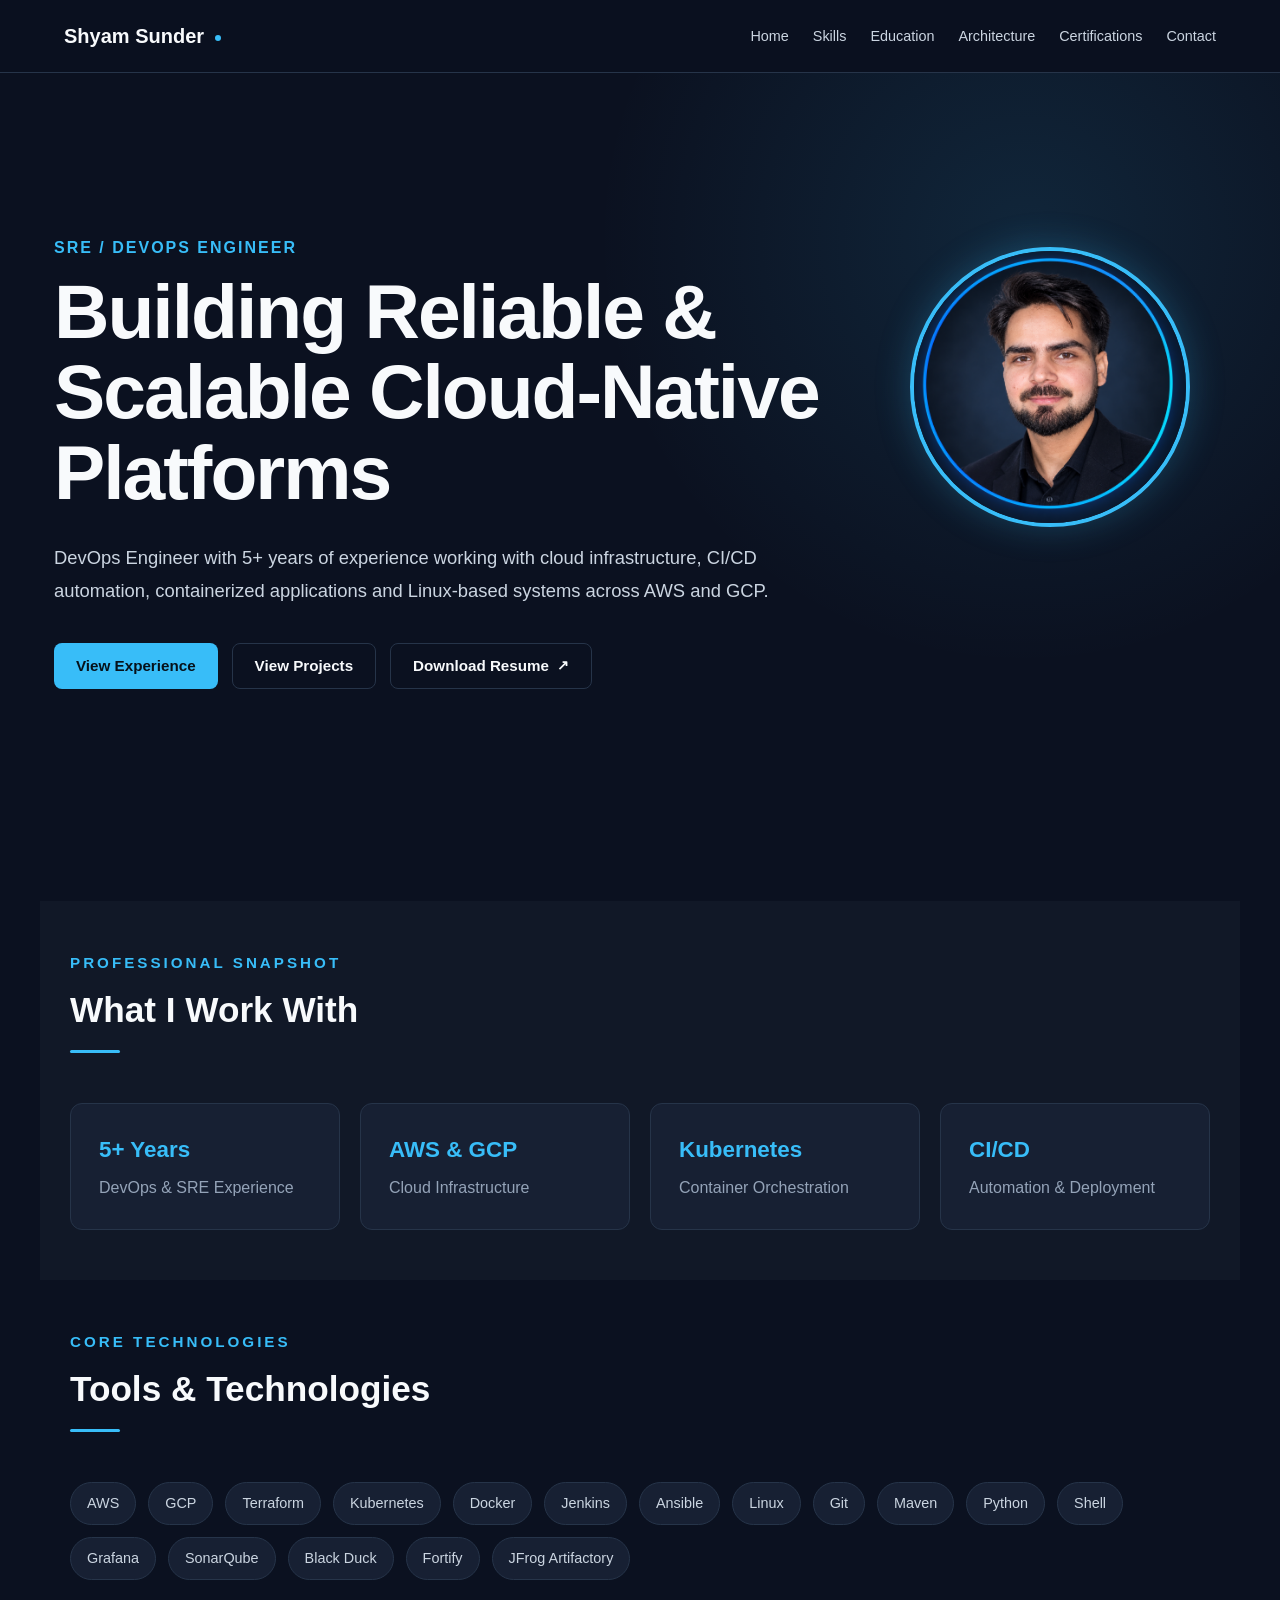
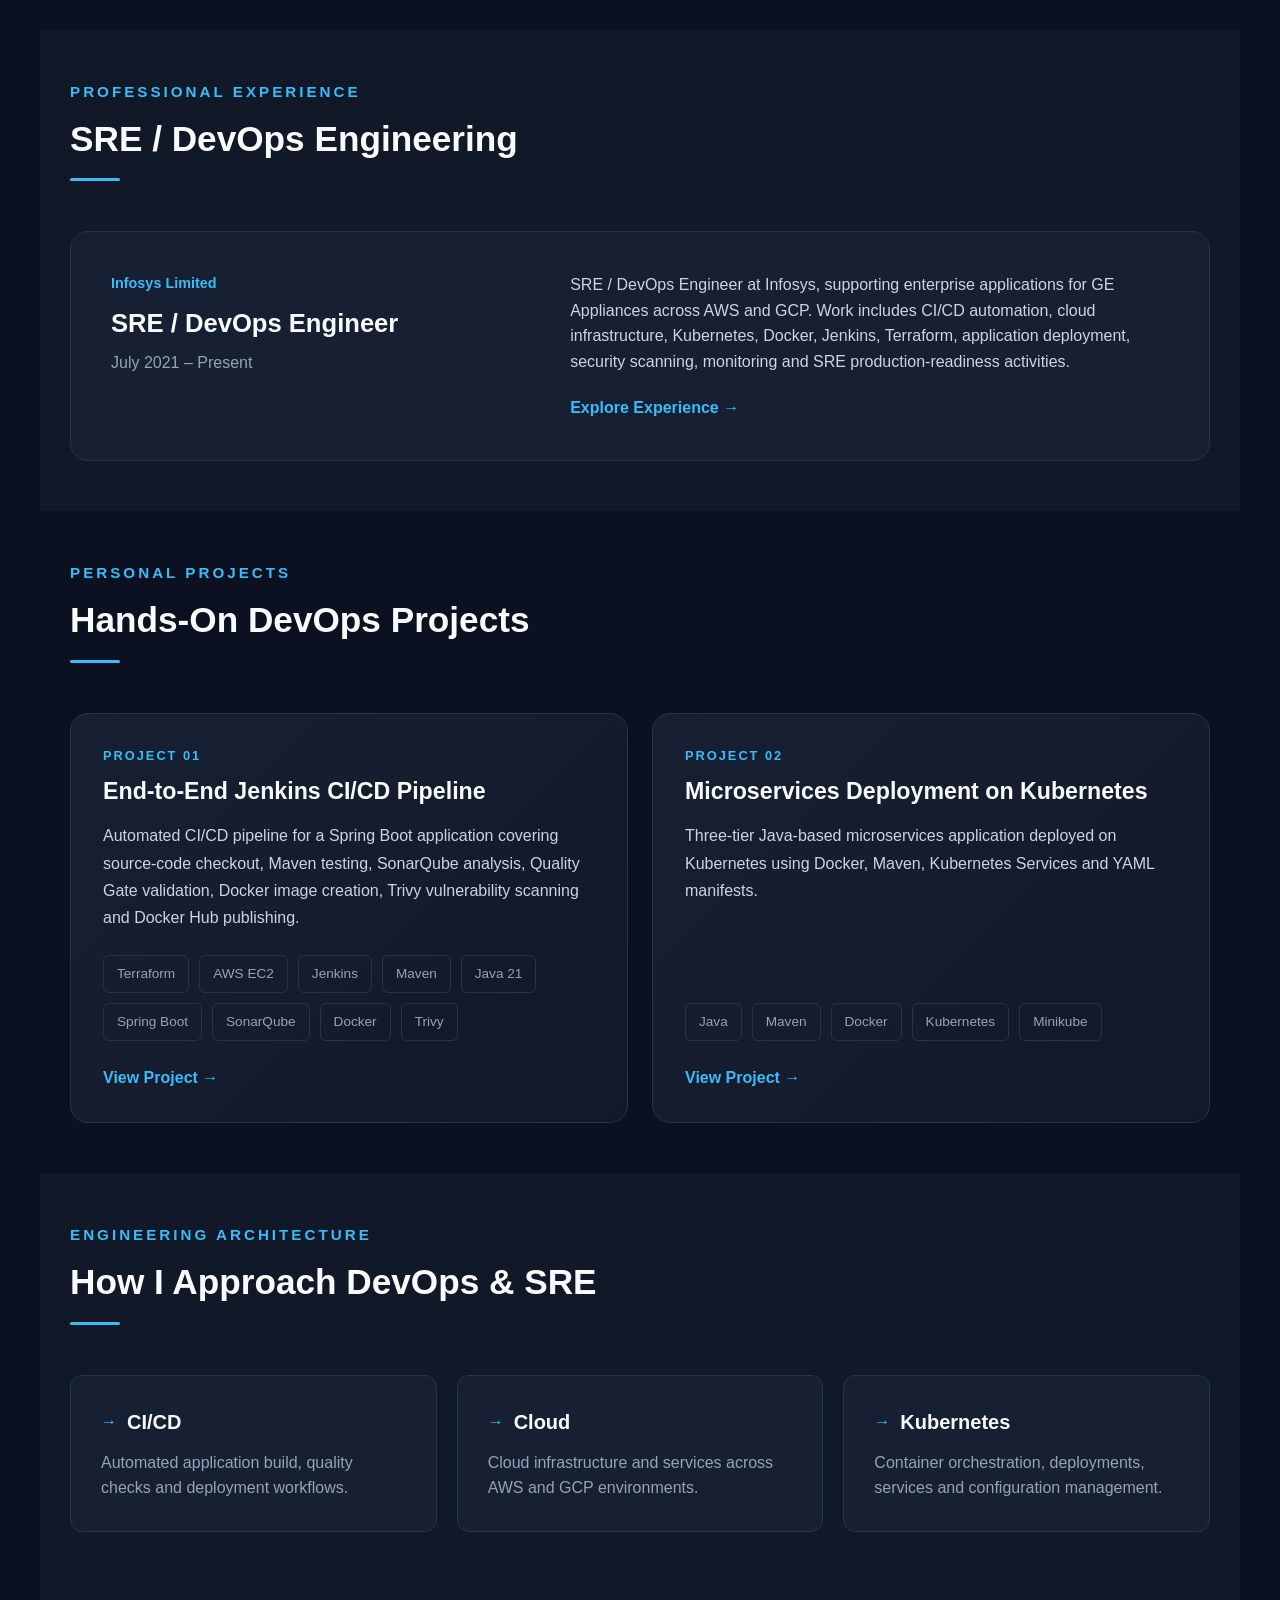
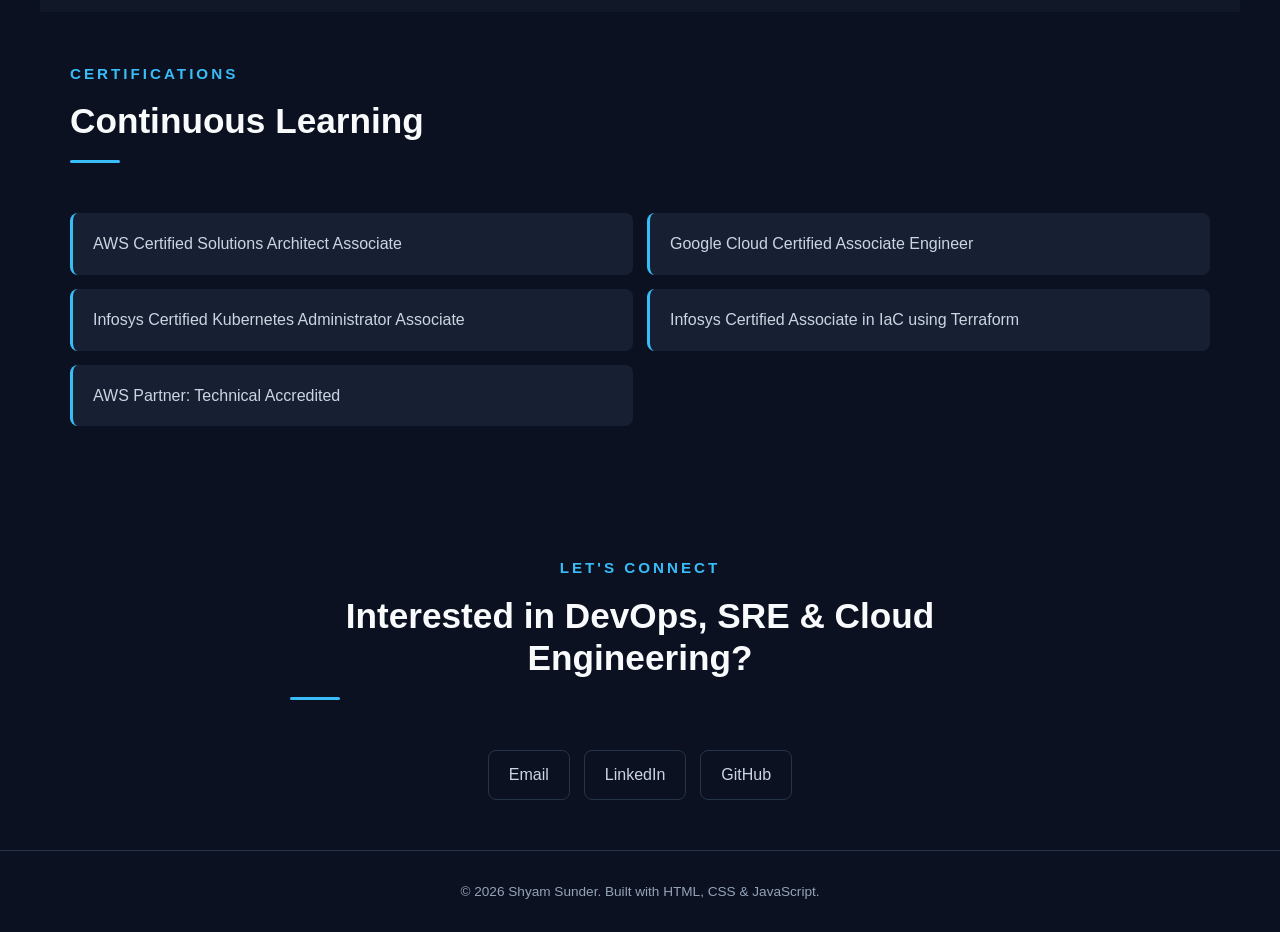
==== index.html @ 00cd42f9 "Hompage tabs updated" ====
<!DOCTYPE html>
<html lang="en">
<head>
    <meta charset="UTF-8">
    <meta name="viewport" content="width=device-width, initial-scale=1.0">

    <meta name="description"
          content="Shyam Sunder - SRE / DevOps Engineer specializing in AWS, GCP, Kubernetes, Docker, CI/CD, Linux and cloud automation.">

    <meta name="author" content="Shyam Sunder">

    <title>Shyam Sunder | SRE / DevOps Engineer</title>

    <!-- Main Stylesheets -->
    <link rel="stylesheet" href="assets/css/main.css">
    <link rel="stylesheet" href="assets/css/components.css">
    <link rel="stylesheet" href="assets/css/responsive.css">
</head>

<body>

    <!-- =========================
         Navigation
    ========================== -->
    <header class="site-header">
        <nav class="navbar">

            <a href="index.html" class="nav-logo">
                Shyam Sunder
            </a>

            <button class="nav-toggle"
                    type="button"
                    aria-label="Toggle navigation">
                ☰
            </button>

            <ul class="nav-menu">
                <li><a href="index.html">Home</a></li>
                <!-- <li><a href="about/">About</a></li>
                <li><a href="#experience">Experience</a></li> -->
                <li><a href="#skills">Skills</a></li>
                <li><a href="education/index.html">Education</a></li>
                <li><a href="#architecture">Architecture</a></li>
                <li><a href="#certifications">Certifications</a></li>
                <li><a href="#contact">Contact</a></li>
            </ul>

        </nav>
    </header>


    <main>

        <!-- =========================
             Hero Section
        ========================== -->
        <section class="hero">

    <div class="hero-content">

        <p class="hero-label">
            SRE / DevOps Engineer
        </p>

        <h1>
            Building Reliable &amp; Scalable
            Cloud-Native Platforms
        </h1>

        <p class="hero-description">
            DevOps Engineer with 5+ years of experience working
            with cloud infrastructure, CI/CD automation,
            containerized applications and Linux-based systems
            across AWS and GCP.
        </p>

        <div class="hero-actions">

            <a href="experience/" class="btn btn-primary">
                View Experience
            </a>

            <a href="#projects" class="btn btn-secondary">
                View Projects
            </a>

            <a href="resume/Shyam-Sunder-Resume.pdf"
               class="btn btn-secondary"
               target="_blank">
                Download Resume
            </a>

        </div>

    </div>

    <div class="hero-profile">
        <img src="assets/images/profile/shyam-sunder-profile.png"
             alt="Shyam Sunder - SRE / DevOps Engineer">
    </div>

</section>


        <!-- =========================
             Professional Snapshot
        ========================== -->
        <section class="snapshot">

            <div class="section-heading">

                <p class="section-label">
                    Professional Snapshot
                </p>

                <h2>
                    What I Work With
                </h2>

            </div>

            <div class="snapshot-grid">

                <div class="snapshot-card">
                    <h3>5+ Years</h3>
                    <p>DevOps &amp; SRE Experience</p>
                </div>

                <div class="snapshot-card">
                    <h3>AWS &amp; GCP</h3>
                    <p>Cloud Infrastructure</p>
                </div>

                <div class="snapshot-card">
                    <h3>Kubernetes</h3>
                    <p>Container Orchestration</p>
                </div>

                <div class="snapshot-card">
                    <h3>CI/CD</h3>
                    <p>Automation &amp; Deployment</p>
                </div>

            </div>

        </section>


        <!-- =========================
             Core Technologies
        ========================== -->
        <section id="skills" class="technologies">

            <div class="section-heading">

                <p class="section-label">
                    Core Technologies
                </p>

                <h2>
                    Tools &amp; Technologies
                </h2>

            </div>

            <div class="technology-list">

                <span>AWS</span>
                <span>GCP</span>
                <span>Terraform</span>
                <span>Kubernetes</span>
                <span>Docker</span>
                <span>Jenkins</span>
                <span>Ansible</span>
                <span>Linux</span>
                <span>Git</span>
                <span>Maven</span>
                <span>Python</span>
                <span>Shell</span>
                <span>Grafana</span>
                <span>SonarQube</span>
                <span>Black Duck</span>
                <span>Fortify</span>
                <span>JFrog Artifactory</span>

            </div>

        </section>


        <!-- =========================
             Featured Experience
        ========================== -->
        <section id="experience" class="featured-experience">

            <div class="section-heading">

                <p class="section-label">
                    Professional Experience
                </p>

                <h2>
                    SRE / DevOps Engineering
                </h2>

            </div>

            <div class="experience-preview">

                <div>
                    <p class="company-name">
                        Infosys Limited
                    </p>

                    <h3>
                        SRE / DevOps Engineer
                    </h3>

                    <p>
                        July 2021 – Present
                    </p>
                </div>

                <div class="experience-summary">

                    <p>
                        SRE / DevOps Engineer at Infosys, supporting enterprise
                        applications for GE Appliances across AWS and GCP.
                        Work includes CI/CD automation, cloud infrastructure,
                        Kubernetes, Docker, Jenkins, Terraform, application
                        deployment, security scanning, monitoring and SRE
                        production-readiness activities.
                    </p>

                    <a href="experience/index.html">
                        Explore Experience →
                    </a>

                </div>

            </div>

        </section>


        <!-- =========================
     Personal Projects
========================== -->
<section id="projects" class="featured-project">

    <div class="section-heading">

        <p class="section-label">
            Personal Projects
        </p>

        <h2>
            Hands-On DevOps Projects
        </h2>

    </div>

    <div class="project-grid">

        <!-- Jenkins CI/CD Project -->
        <a href="projects/jenkins-springboot-cicd-pipeline/"
           class="project-card">

            <div class="project-card-content">

                <p class="project-number">
                    Project 01
                </p>

                <h3>
                    End-to-End Jenkins CI/CD Pipeline
                </h3>

                <p>
                    Automated CI/CD pipeline for a Spring Boot
                    application covering source-code checkout,
                    Maven testing, SonarQube analysis, Quality Gate
                    validation, Docker image creation, Trivy
                    vulnerability scanning and Docker Hub publishing.
                </p>

                <div class="project-technologies">

                    <span>Terraform</span>
                    <span>AWS EC2</span>
                    <span>Jenkins</span>
                    <span>Maven</span>
                    <span>Java 21</span>
                    <span>Spring Boot</span>
                    <span>SonarQube</span>
                    <span>Docker</span>
                    <span>Trivy</span>

                </div>

                <span class="project-link">
                    View Project →
                </span>

            </div>
        </a>


        <!-- Kubernetes Project -->
        <a href="projects/kubernetes-microservices/"
           class="project-card">

            <div class="project-card-content">

                <p class="project-number">
                    Project 02
                </p>

                <h3>
                    Microservices Deployment on Kubernetes
                </h3>

                <p>
                    Three-tier Java-based microservices application
                    deployed on Kubernetes using Docker, Maven,
                    Kubernetes Services and YAML manifests.
                </p>

                <div class="project-technologies">

                    <span>Java</span>
                    <span>Maven</span>
                    <span>Docker</span>
                    <span>Kubernetes</span>
                    <span>Minikube</span>

                </div>

                <span class="project-link">
                    View Project →
                </span>

            </div>

        </a>

    </div>

</section>


        <!-- =========================
             Architecture
        ========================== -->
        <section id="architecture" class="architecture-preview">

            <div class="section-heading">

                <p class="section-label">
                    Engineering Architecture
                </p>

                <h2>
                    How I Approach DevOps &amp; SRE
                </h2>

            </div>

            <div class="architecture-grid">

                <a href="architecture/cicd/" class="architecture-card">
                    <h3>CI/CD</h3>
                    <p>
                        Automated application build,
                        quality checks and deployment workflows.
                    </p>
                </a>

                <a href="architecture/cloud/" class="architecture-card">
                    <h3>Cloud</h3>
                    <p>
                        Cloud infrastructure and services
                        across AWS and GCP environments.
                    </p>
                </a>

                <a href="architecture/kubernetes/" class="architecture-card">
                    <h3>Kubernetes</h3>
                    <p>
                        Container orchestration, deployments,
                        services and configuration management.
                    </p>
                </a>

            </div>

            <!-- <a href="architecture/" class="architecture-link">
                Explore Architecture →
            </a> -->

        </section>


        <!-- =========================
             Certifications
        ========================== -->
        <section id="certifications" class="certifications-preview">

            <div class="section-heading">

                <p class="section-label">
                    Certifications
                </p>

                <h2>
                    Continuous Learning
                </h2>

            </div>

            <div class="certification-list">

                <a href="certifications/AWSSAA.html" class="certification-card">
                <p>AWS Certified Solutions Architect Associate</p>
                </a>

                <a href="certifications/GCP.html" class="certification-card">
                <p>Google Cloud Certified Associate Engineer</p>
                </a>

                <a href="certifications/KAA.html" class="certification-card">
                <p>Infosys Certified Kubernetes Administrator Associate</p>
                </a>

                <a href="certifications/Terraform.html" class="certification-card">
                <p>Infosys Certified Associate in IaC using Terraform</p>
                </a>

                <a href="certifications/AWSPartner.html" class="certification-card">
                <p>AWS Partner: Technical Accredited</p>
                </a>

            </div>

            <!-- <a href="certifications/">
                View Certifications →
            </a> -->

        </section>


        <!-- =========================
             Contact
        ========================== -->
        <section id="contact" class="contact-preview">

            <div class="section-heading">

                <p class="section-label">
                    Let's Connect
                </p>

                <h2>
                    Interested in DevOps, SRE &amp; Cloud Engineering?
                </h2>

            </div>

            <div class="contact-links">

                <a href="mailto:shyamsunderdev0ps01@gmail.com">
                    Email
                </a>

                <a href="https://www.linkedin.com/in/shyam-sunder01/"
                   target="_blank"
                   rel="noopener noreferrer">
                    LinkedIn
                </a>

                <a href="https://github.com/shyam-sunder01"
                   target="_blank"
                   rel="noopener noreferrer">
                    GitHub
                </a>

            </div>

        </section>

    </main>


    <!-- =========================
         Footer
    ========================== -->
    <footer class="site-footer">

        <p>
            © 2026 Shyam Sunder. Built with HTML, CSS &amp; JavaScript.
        </p>

    </footer>


    <!-- JavaScript -->
    <script src="assets/js/navigation.js"></script>
    <script src="assets/js/animations.js"></script>
    <script src="assets/js/main.js"></script>

</body>
</html>
---- assets/css/main.css ----
/* =========================================================
   Shyam Sunder Portfolio
   Main Stylesheet
   ========================================================= */


/* =========================================================
   1. CSS Variables
   ========================================================= */

:root {
    --bg-primary: #0b1120;
    --bg-secondary: #111827;
    --bg-card: #172033;

    --text-primary: #f8fafc;
    --text-secondary: #cbd5e1;
    --text-muted: #94a3b8;

    --accent: #38bdf8;
    --accent-hover: #0ea5e9;

    --border: #263449;

    --max-width: 1200px;

    --radius-small: 8px;
    --radius-medium: 12px;
    --radius-large: 18px;

    --transition: 0.3s ease;
}


/* =========================================================
   2. Reset / Base
   ========================================================= */

* {
    margin: 0;
    padding: 0;
    box-sizing: border-box;
}

html {
    scroll-behavior: smooth;
}

body {
    font-family:
        -apple-system,
        BlinkMacSystemFont,
        "Segoe UI",
        Roboto,
        Helvetica,
        Arial,
        sans-serif;

    background: var(--bg-primary);
    color: var(--text-primary);

    line-height: 1.6;
    min-height: 100vh;
}

a {
    color: inherit;
    text-decoration: none;
}

ul {
    list-style: none;
}

img {
    max-width: 100%;
    display: block;
}


/* =========================================================
   3. Common Layout
   ========================================================= */

main {
    width: 100%;
}

section {
    width: 100%;
    max-width: var(--max-width);
    margin: 0 auto;
    padding: 50px 30px;
}

.section-heading {
    margin-bottom: 50px;
}

.section-label {
    color: var(--accent);
    font-size: 0.85rem;
    font-weight: 700;
    letter-spacing: 2px;
    text-transform: uppercase;
    margin-bottom: 10px;
}

.section-heading h2 {
    font-size: 2.2rem;
    line-height: 1.2;
}


/* =========================================================
   4. Navigation
   ========================================================= */

.site-header {
    position: sticky;
    top: 0;
    z-index: 1000;

    background: rgba(11, 17, 32, 0.92);
    border-bottom: 1px solid var(--border);

    backdrop-filter: blur(12px);
}

.navbar {
    max-width: var(--max-width);
    margin: 0 auto;

    min-height: 72px;
    padding: 0 24px;

    display: flex;
    align-items: center;
    justify-content: space-between;
}

.nav-logo {
    font-size: 1.25rem;
    font-weight: 700;
    color: var(--text-primary);

    transition: color var(--transition);
}

.nav-logo:hover {
    color: var(--accent);
}

.nav-menu {
    display: flex;
    align-items: center;
    gap: 24px;
}

.nav-menu a {
    color: var(--text-secondary);
    font-size: 0.9rem;
    font-weight: 500;

    transition:
        color var(--transition),
        transform var(--transition);
}

.nav-menu a:hover {
    color: var(--accent);
}

.nav-toggle {
    display: none;

    background: transparent;
    border: none;

    color: var(--text-primary);
    font-size: 1.5rem;

    cursor: pointer;
}


/* =========================================================
   5. Hero Section
   ========================================================= */

.hero {
    max-width: none;
    min-height: calc(100vh - 72px);

    display: flex;
    align-items: center;

    padding-top: 30px;
    padding-bottom: 80px;

    background:
        radial-gradient(
            circle at 80% 20%,
            rgba(56, 189, 248, 0.12),
            transparent 35%
        );
}

.hero-profile {
    flex: 0 0 400px;
    display: flex;
    justify-content: center;
    align-items: center;
    margin-top: -150px;
}

.hero-profile img {
    width: 280px;
    height: 280px;
    object-fit: cover;
    border-radius: 50%;
    border: 4px solid var(--accent);
    box-shadow: 0 0 35px rgba(56, 189, 248, 0.25);
}

.hero-content {
    width: 100%;
    max-width: var(--max-width);
    margin: 0 auto;
    padding: 0 24px;
}

.hero-label {
    color: var(--accent);

    font-size: 1rem;
    font-weight: 700;

    letter-spacing: 2px;
    text-transform: uppercase;

    margin-bottom: 10px;
}

.hero h1 {
    max-width: 850px;

    font-size: clamp(2.8rem, 6vw, 5rem);
    line-height: 1.05;

    letter-spacing: -2px;

    margin-bottom: 28px;
}

.hero-description {
    max-width: 720px;

    color: var(--text-secondary);

    font-size: 1.15rem;
    line-height: 1.8;

    margin-bottom: 36px;
}

.hero-actions {
    display: flex;
    flex-wrap: wrap;
    gap: 14px;
}


/* =========================================================
   6. Buttons
   ========================================================= */

.btn {
    display: inline-flex;
    align-items: center;
    justify-content: center;

    min-height: 46px;

    padding: 0 22px;

    border-radius: var(--radius-small);

    font-size: 0.95rem;
    font-weight: 600;

    transition:
        background var(--transition),
        color var(--transition),
        border-color var(--transition),
        transform var(--transition);
}

.btn:hover {
    transform: translateY(-2px);
}

.btn-primary {
    background: var(--accent);
    color: #06111a;
}

.btn-primary:hover {
    background: var(--accent-hover);
}

.btn-secondary {
    background: transparent;

    color: var(--text-primary);

    border: 1px solid var(--border);
}

.btn-secondary:hover {
    border-color: var(--accent);
    color: var(--accent);
}


/* =========================================================
   7. Snapshot
   ========================================================= */

.snapshot {
    background: var(--bg-secondary);
}

.snapshot-grid {
    display: grid;

    grid-template-columns:
        repeat(4, 1fr);

    gap: 20px;
}

.snapshot-card {
    padding: 28px;

    background: var(--bg-card);

    border: 1px solid var(--border);
    border-radius: var(--radius-medium);

    transition:
        transform var(--transition),
        border-color var(--transition);
}

.snapshot-card:hover {
    transform: translateY(-4px);
    border-color: var(--accent);
}

.snapshot-card h3 {
    color: var(--accent);

    font-size: 1.4rem;

    margin-bottom: 8px;
}

.snapshot-card p {
    color: var(--text-muted);
}


/* =========================================================
   8. Technologies
   ========================================================= */

.technology-list {
    display: flex;
    flex-wrap: wrap;
    gap: 12px;
}

.technology-list span {
    display: inline-block;

    padding: 9px 16px;

    background: var(--bg-card);

    border: 1px solid var(--border);
    border-radius: 999px;

    color: var(--text-secondary);

    font-size: 0.9rem;

    transition:
        color var(--transition),
        border-color var(--transition),
        transform var(--transition);
}

.technology-list span:hover {
    color: var(--accent);
    border-color: var(--accent);

    transform: translateY(-2px);
}


/* =========================================================
   9. Featured Experience
   ========================================================= */

.featured-experience {
    background: var(--bg-secondary);
}

.experience-preview {
    display: grid;

    grid-template-columns: 1fr 1.5fr;

    gap: 60px;

    padding: 40px;

    background: var(--bg-card);

    border: 1px solid var(--border);
    border-radius: var(--radius-large);
}

.company-name {
    color: var(--accent);

    font-size: 0.9rem;
    font-weight: 700;

    margin-bottom: 8px;
}

.experience-preview h3 {
    font-size: 1.6rem;
    margin-bottom: 6px;
}

.experience-preview > div:first-child > p:last-child {
    color: var(--text-muted);
}

.experience-summary p {
    color: var(--text-secondary);

    margin-bottom: 20px;
}

.experience-summary a,
.project-preview > a,
.architecture-link,
.certifications-preview > a {
    color: var(--accent);

    font-weight: 600;

    transition: color var(--transition);
}

.experience-summary a:hover,
.project-preview > a:hover,
.architecture-link:hover,
.certifications-preview > a:hover {
    color: var(--accent-hover);
}


/* =========================================================
   10. Featured Project
   ========================================================= */

.project-preview {
    padding: 40px;

    background:
        linear-gradient(
            135deg,
            var(--bg-card),
            var(--bg-secondary)
        );

    border: 1px solid var(--border);
    border-radius: var(--radius-large);
}

.project-preview p {
    max-width: 800px;

    color: var(--text-secondary);

    font-size: 1.05rem;

    margin-bottom: 24px;
}

.project-technologies {
    display: flex;
    flex-wrap: wrap;

    gap: 10px;

    margin-bottom: 28px;
}

.project-technologies span {
    padding: 7px 13px;

    border: 1px solid var(--border);
    border-radius: 6px;

    color: var(--text-muted);

    font-size: 0.85rem;
}

/* =========================================================
   10.1 Personal Projects
   ========================================================= */

.project-grid {
    display: grid;

    grid-template-columns:
        repeat(2, 1fr);

    gap: 24px;
}

.project-card {
    display: block;

    padding: 32px;

    background:
        linear-gradient(
            135deg,
            var(--bg-card),
            var(--bg-secondary)
        );

    border: 1px solid var(--border);
    border-radius: var(--radius-large);

    transition:
        transform var(--transition),
        border-color var(--transition),
        box-shadow var(--transition);
}

.project-card:hover {
    transform: translateY(-6px);

    border-color: var(--accent);

    box-shadow:
        0 12px 30px
        rgba(0, 0, 0, 0.25);
}

.project-card-content {
    height: 100%;

    display: flex;
    flex-direction: column;
}

.project-number {
    color: var(--accent);

    font-size: 0.8rem;
    font-weight: 700;

    letter-spacing: 2px;
    text-transform: uppercase;

    margin-bottom: 10px;
}

.project-card h3 {
    color: var(--text-primary);

    font-size: 1.45rem;
    line-height: 1.3;

    margin-bottom: 16px;
}

.project-card p:not(.project-number) {
    color: var(--text-secondary);

    line-height: 1.7;

    margin-bottom: 24px;
}

.project-card .project-technologies {
    margin-top: auto;

    margin-bottom: 24px;
}

.project-card .project-technologies span {
    color: var(--text-muted);
}

.project-link {
    color: var(--accent);

    font-weight: 600;

    transition: color var(--transition);
}

.project-card:hover .project-link {
    color: var(--accent-hover);
}

@media (max-width: 768px) {

    .project-grid {
        grid-template-columns: 1fr;
    }

}

/* =========================================================
   11. Architecture
   ========================================================= */

.architecture-preview {
    background: var(--bg-secondary);
}

.architecture-grid {
    display: grid;

    grid-template-columns:
        repeat(3, 1fr);

    gap: 20px;

    margin-bottom: 30px;
}

.architecture-card {
    display: block;

    padding: 30px;

    background: var(--bg-card);

    border: 1px solid var(--border);
    border-radius: var(--radius-medium);

    transition:
        transform var(--transition),
        border-color var(--transition);
}

.architecture-card:hover {
    transform: translateY(-5px);
    border-color: var(--accent);
}

.architecture-card h3 {
    color: var(--text-primary);

    font-size: 1.25rem;

    margin-bottom: 12px;
}

.architecture-card p {
    color: var(--text-muted);
}


/* =========================================================
   12. Certifications
   ========================================================= */

.certification-list {
    display: grid;

    grid-template-columns:
        repeat(2, 1fr);

    gap: 14px;

    margin-bottom: 30px;
}

.certification-list p {
    padding: 18px 20px;

    background: var(--bg-card);

    border-left: 3px solid var(--accent);
    border-radius: var(--radius-small);

    color: var(--text-secondary);
}

/* =========================================================
   12.1 Certification Details Page
   ========================================================= */

.certifications-page {
    padding: 30px 0 50px;

}

.section-label {
    margin-bottom: 14px;

    color: var(--accent);

    font-size: 0.95rem;
    font-weight: 700;

    letter-spacing: 3px;
}

.page-title {
    margin: 0;

    color: var(--text-primary);

    font-size: clamp(2.5rem, 5vw, 4rem);
    font-weight: 700;

    line-height: 1.1;
}

.section-line {
    width: 75px;
    height: 5px;

    margin-top: 25px;
    margin-bottom: 55px;

    background: var(--accent);

    border-radius: 10px;
}


/* =========================================================
   Certificate Card
   ========================================================= */

.certificate-detail {
    display: grid;

    grid-template-columns: minmax(280px, 420px) 1fr;

    gap: 50px;

    padding: 35px;

    background: var(--bg-card);

    border: 1px solid var(--border);

    border-left: 3px solid var(--accent);

    border-radius: var(--radius-small);
}


/* =========================================================
   Certificate Image
   ========================================================= */

.certificate-image {
    display: flex;

    align-items: center;
    justify-content: center;

    min-height: 280px;

    padding: 20px;

    background: var(--bg-primary);

    border-radius: var(--radius-small);
}

.certificate-image img {
    display: block;

    width: 100%;
    max-width: 380px;
    height: auto;

    border-radius: var(--radius-small);
}


/* =========================================================
   Certificate Content
   ========================================================= */

.certificate-content {
    display: flex;

    flex-direction: column;

    justify-content: center;
}

.certificate-category {
    margin-bottom: 12px;

    color: var(--accent);

    font-size: 0.8rem;
    font-weight: 700;

    letter-spacing: 2px;
}

.certificate-content h2 {
    margin: 0 0 12px;

    color: var(--text-primary);

    font-size: clamp(1.8rem, 3vw, 2.5rem);

    line-height: 1.25;
}

.certificate-issuer {
    margin: 0 0 30px;

    color: var(--text-secondary);

    font-size: 1rem;
}


/* =========================================================
   Certificate Information
   ========================================================= */

.certificate-info {
    display: grid;

    grid-template-columns: 1fr 1fr;

    gap: 20px;

    margin-bottom: 25px;
}

.certificate-info-item {
    display: flex;

    flex-direction: column;

    gap: 6px;
}

.info-label {
    color: var(--text-secondary);

    font-size: 0.8rem;

    text-transform: uppercase;

    letter-spacing: 1px;
}

.info-value {
    color: var(--text-primary);

    font-size: 0.95rem;
}

.credential-id {
    word-break: break-all;
}


/* =========================================================
   Certificate Description
   ========================================================= */

.certificate-description {
    max-width: 650px;

    margin: 0 0 30px;

    color: var(--text-secondary);

    line-height: 1.7;
}


/* =========================================================
   Certificate Actions
   ========================================================= */

.certificate-actions {
    display: flex;

    align-items: center;

    flex-wrap: wrap;

    gap: 18px;
}

.certificate-button {
    display: inline-flex;

    align-items: center;
    justify-content: center;

    padding: 11px 20px;

    background: var(--accent);

    color: var(--bg-primary);

    border-radius: var(--radius-small);

    font-weight: 600;

    transition:
        transform var(--transition),
        opacity var(--transition);
}

.certificate-button:hover {
    transform: translateY(-2px);

    opacity: 0.9;
}

.certificate-back {
    color: var(--text-secondary);

    transition:
        color var(--transition);
}

.certificate-back:hover {
    color: var(--accent);
}


/* =========================================================
   Certification Page - Responsive
   ========================================================= */

@media (max-width: 850px) {

    .certificate-detail {
        grid-template-columns: 1fr;

        gap: 35px;
    }

    .certificate-image {
        min-height: auto;
    }

}


@media (max-width: 600px) {

    .certifications-page {
        padding: 50px 0 70px;
    }

    .certificate-detail {
        padding: 22px;

        gap: 25px;
    }

    .certificate-info {
        grid-template-columns: 1fr;
    }

    .certificate-actions {
        align-items: flex-start;

        flex-direction: column;
    }

}

/* =========================================================
   Education Section
   ========================================================= */

.education-section {
    background: var(--bg-secondary);
    padding-top: 30px;   /* smaller gap above */
    padding-bottom: 60px; /* balanced spacing below */
}

.timeline {
    position: relative;
    max-width: 900px;
    margin: auto;
}

.timeline::after {
    content: '';
    position: absolute;
    width: 4px;
    background-color: var(--accent);
    top: 0;
    bottom: 0;
    left: 50%;
    margin-left: -2px;
}

.timeline-item {
    padding: 20px;
    position: relative;
    width: 50%;
}

.timeline-item:nth-child(odd) {
    left: 0;
}

.timeline-item:nth-child(even) {
    left: 50%;
}

.timeline-content {
    background: var(--bg-card);
    padding: 20px;
    border-radius: var(--radius-medium);
    border: 1px solid var(--border);
    box-shadow: 0 4px 8px rgba(0,0,0,0.15);
}

.timeline-content h3 {
    color: var(--accent);
    margin-bottom: 8px;
    font-size: 1.3rem;
}

.timeline-content p {
    color: var(--text-secondary);
    margin-bottom: 12px;
}

.timeline-content ul {
    list-style: disc;
    padding-left: 20px;
    color: var(--text-muted);
    font-size: 0.95rem;
}

.timeline-item::before {
    content: '';
    position: absolute;
    width: 18px;
    height: 18px;
    right: -9px;
    background-color: var(--accent);
    border: 3px solid var(--bg-secondary);
    top: 25px;
    border-radius: 50%;
    z-index: 1;
}

.timeline-item:nth-child(even)::before {
    left: -9px;
}

/* 📱 Mobile Responsive */
@media screen and (max-width: 768px) {
    .timeline::after {
        left: 20px;
    }
    .timeline-item {
        width: 100%;
        padding-left: 40px;
        margin-bottom: 40px;
    }
    .timeline-item:nth-child(even) {
        left: 0;
    }
    .timeline-item::before {
        left: 0;
    }
}


/* =========================================================
   13. Contact
   ========================================================= */

.contact-preview {
    text-align: center;
}

.contact-preview .section-heading {
    max-width: 700px;
    margin-left: auto;
    margin-right: auto;
}

.contact-links {
    display: flex;

    justify-content: center;
    flex-wrap: wrap;

    gap: 14px;
}

.contact-links a {
    padding: 11px 20px;

    border: 1px solid var(--border);
    border-radius: var(--radius-small);

    color: var(--text-secondary);

    transition:
        color var(--transition),
        border-color var(--transition);
}

.contact-links a:hover {
    color: var(--accent);
    border-color: var(--accent);
}


/* =========================================================
   14. Footer
   ========================================================= */

.site-footer {
    padding: 30px 24px;

    border-top: 1px solid var(--border);

    text-align: center;

    color: var(--text-muted);

    font-size: 0.85rem;
}

/* =========================================================
   Project Detail Pages
   ========================================================= */

.project-page {
    max-width: var(--max-width);
    margin: 0 auto;
    padding: 80px 30px;
}

.project-hero {
    max-width: 900px;
    margin: 0 auto 80px;
    text-align: center;
}

.project-hero h1 {
    color: var(--text-primary);
    font-size: clamp(2.2rem, 5vw, 4rem);
    line-height: 1.15;
    margin-bottom: 24px;
}

.project-hero-description {
    max-width: 820px;
    margin: 0 auto;
    color: var(--text-secondary);
    font-size: 1.1rem;
    line-height: 1.8;
}

.project-section {
    margin-bottom: 90px;
}

.project-content {
    max-width: 900px;
}

.project-content p {
    color: var(--text-secondary);
    line-height: 1.8;
    margin-bottom: 18px;
}

.project-actions {
    display: flex;
    flex-wrap: wrap;
    gap: 14px;
    margin-top: 30px;
}

.project-hero .project-actions {
    justify-content: center;
}

.project-button {
    display: inline-block;
    padding: 12px 20px;
    background: var(--accent);
    color: #0b1120;
    border: 1px solid var(--accent);
    border-radius: var(--radius-small);
    font-weight: 700;
    transition:
        transform var(--transition),
        background var(--transition),
        border-color var(--transition);
}

.project-button:hover {
    transform: translateY(-2px);
    background: var(--accent-hover);
    border-color: var(--accent-hover);
}

.project-button.secondary {
    background: transparent;
    color: var(--text-primary);
    border-color: var(--border);
}

.project-button.secondary:hover {
    border-color: var(--accent);
    color: var(--accent);
}


/* =========================================================
   Project Technologies
   ========================================================= */

.project-technologies.large {
    display: flex;
    flex-wrap: wrap;
    gap: 10px;
    margin-top: 25px;
}

.project-technologies.large span {
    padding: 8px 14px;
    background: var(--bg-card);
    border: 1px solid var(--border);
    border-radius: 999px;
    color: var(--text-secondary);
    font-size: 0.9rem;
}


/* =========================================================
   Pipeline Flow
   ========================================================= */

.pipeline-flow {
    display: flex;
    align-items: stretch;
    gap: 10px;
    margin: 35px 0;
    overflow-x: auto;
    padding-bottom: 10px;
}

.pipeline-step {
    min-width: 145px;
    padding: 18px;
    background: var(--bg-card);
    border: 1px solid var(--border);
    border-radius: var(--radius-small);
    text-align: center;
}

.pipeline-step span {
    display: block;
    color: var(--accent);
    font-size: 0.75rem;
    font-weight: 700;
    letter-spacing: 1px;
    margin-bottom: 8px;
}

.pipeline-step strong {
    display: block;
    color: var(--text-primary);
    margin-bottom: 6px;
}

.pipeline-step small {
    color: var(--text-muted);
}

.pipeline-arrow {
    display: flex;
    align-items: center;
    color: var(--accent);
    font-size: 1.4rem;
}


/* =========================================================
   Project Images
   ========================================================= */

.project-image {
    margin: 35px 0 0;
}

.project-image img {
    display: block;
    width: 100%;
    max-width: 1100px;
    height: auto;
    margin: 0 auto;
    background: var(--bg-card);
    border: 1px solid var(--border);
    border-radius: var(--radius-small);
}

.image-caption,
.project-image figcaption {
    max-width: 900px;
    margin: 12px auto 0;
    color: var(--text-muted);
    font-size: 0.85rem;
    line-height: 1.6;
    text-align: center;
}


/* =========================================================
   Project Gallery
   ========================================================= */

.project-gallery {
    display: grid;
    gap: 24px;
}

.project-gallery.two-column {
    grid-template-columns: repeat(2, 1fr);
}

.project-gallery .project-image {
    margin-top: 0;
}


/* =========================================================
   Technical List
   ========================================================= */

.technical-list {
    display: grid;
    gap: 14px;
    margin-top: 30px;
}

.technical-list div {
    display: flex;
    flex-direction: column;
    gap: 5px;
    padding: 18px 20px;
    background: var(--bg-card);
    border-left: 3px solid var(--accent);
    border-radius: var(--radius-small);
}

.technical-list strong {
    color: var(--text-primary);
}

.technical-list span {
    color: var(--text-secondary);
    line-height: 1.6;
}


/* =========================================================
   Project Lists
   ========================================================= */

.project-list {
    margin: 25px 0 0;
    padding-left: 22px;
}

.project-list li {
    margin-bottom: 12px;
    color: var(--text-secondary);
    line-height: 1.7;
}


/* =========================================================
   Concept Cards
   ========================================================= */

.concept-grid {
    display: grid;
    grid-template-columns: repeat(3, 1fr);
    gap: 18px;
}

.concept-card {
    padding: 25px;
    background: var(--bg-card);
    border: 1px solid var(--border);
    border-radius: var(--radius-small);
    transition:
        transform var(--transition),
        border-color var(--transition);
}

.concept-card:hover {
    transform: translateY(-4px);
    border-color: var(--accent);
}

.concept-card h3 {
    color: var(--text-primary);
    margin-bottom: 12px;
}

.concept-card p {
    color: var(--text-secondary);
    line-height: 1.7;
    margin: 0;
}


/* =========================================================
   Project Ending
   ========================================================= */

.project-end {
    max-width: 900px;
    margin: 100px auto 30px;
    padding: 50px;
    background: var(--bg-card);
    border: 1px solid var(--border);
    border-radius: var(--radius-large);
    text-align: center;
}

.project-end h2 {
    color: var(--text-primary);
    margin: 15px 0;
}

.project-end > p:not(.section-label) {
    color: var(--text-secondary);
    line-height: 1.8;
}


/* =========================================================
   Responsive Project Page
   ========================================================= */

@media (max-width: 900px) {

    .concept-grid {
        grid-template-columns: repeat(2, 1fr);
    }

    .project-gallery.two-column {
        grid-template-columns: 1fr;
    }

}


@media (max-width: 768px) {

    .project-page {
        padding: 60px 20px;
    }

    .project-section {
        margin-bottom: 65px;
    }

    .pipeline-flow {
        align-items: stretch;
    }

    .pipeline-arrow {
        display: none;
    }

    .pipeline-step {
        min-width: 130px;
    }

    .concept-grid {
        grid-template-columns: 1fr;
    }

    .project-end {
        padding: 30px 20px;
        margin-top: 70px;
    }

}
---- assets/css/components.css ----
/* =========================================================
   Shyam Sunder Portfolio
   Reusable Components
   ========================================================= */


/* =========================================================
   1. Navigation Components
   ========================================================= */

.nav-logo {
    position: relative;
}

.nav-logo::after {
    content: "";
    display: inline-block;

    width: 6px;
    height: 6px;

    margin-left: 5px;

    background: var(--accent);
    border-radius: 50%;

    vertical-align: middle;
}

.nav-menu a {
    position: relative;
}

.nav-menu a::after {
    content: "";

    position: absolute;
    left: 0;
    bottom: -7px;

    width: 0;
    height: 2px;

    background: var(--accent);

    transition: width var(--transition);
}

.nav-menu a:hover::after {
    width: 100%;
}


/* =========================================================
   2. Section Dividers
   ========================================================= */

.section-heading {
    position: relative;
}

.section-heading::after {
    content: "";

    display: block;

    width: 50px;
    height: 3px;

    margin-top: 18px;

    background: var(--accent);

    border-radius: 10px;
}


/* =========================================================
   3. Technology Badges
   ========================================================= */

.technology-list span,
.project-technologies span {
    cursor: default;
}


/* =========================================================
   4. Card Hover Indicator
   ========================================================= */

.snapshot-card,
.architecture-card,
.experience-preview,
.project-preview {
    position: relative;
    overflow: hidden;
}

.snapshot-card::before,
.architecture-card::before {
    content: "";

    position: absolute;
    top: 0;
    left: 0;

    width: 0;
    height: 2px;

    background: var(--accent);

    transition: width var(--transition);
}

.snapshot-card:hover::before,
.architecture-card:hover::before {
    width: 100%;
}


/* =========================================================
   5. Architecture Cards
   ========================================================= */

.architecture-card {
    cursor: pointer;
}

.architecture-card h3 {
    display: flex;
    align-items: center;
    gap: 10px;
}

.architecture-card h3::before {
    content: "→";

    color: var(--accent);

    font-size: 1rem;

    transition: transform var(--transition);
}

.architecture-card:hover h3::before {
    transform: translateX(4px);
}


/* =========================================================
   6. Project Technology Tags
   ========================================================= */

.project-technologies span {
    transition:
        border-color var(--transition),
        color var(--transition),
        background var(--transition);
}

.project-technologies span:hover {
    color: var(--accent);

    border-color: var(--accent);

    background: rgba(56, 189, 248, 0.05);
}


/* =========================================================
   7. Certification Items
   ========================================================= */

.certification-list p {
    transition:
        transform var(--transition),
        border-color var(--transition),
        background var(--transition);
}

.certification-list p:hover {
    transform: translateX(5px);

    background: rgba(56, 189, 248, 0.04);

    border-color: var(--accent);
}


/* =========================================================
   8. Links
   ========================================================= */

.experience-summary a,
.project-preview > a,
.architecture-link,
.certifications-preview > a {
    display: inline-flex;
    align-items: center;

    gap: 6px;
}

.experience-summary a:hover,
.project-preview > a:hover,
.architecture-link:hover,
.certifications-preview > a:hover {
    text-decoration: underline;
    text-underline-offset: 4px;
}


/* =========================================================
   9. Contact Links
   ========================================================= */

.contact-links a {
    position: relative;
    overflow: hidden;
}

.contact-links a::before {
    content: "";

    position: absolute;
    inset: 0;

    background: rgba(56, 189, 248, 0.05);

    transform: scaleX(0);
    transform-origin: left;

    transition: transform var(--transition);
}

.contact-links a:hover::before {
    transform: scaleX(1);
}

.contact-links a {
    z-index: 1;
}

.contact-links a::before {
    z-index: -1;
}


/* =========================================================
   10. Resume Button
   ========================================================= */

.hero-actions .btn:last-child {
    position: relative;
}

.hero-actions .btn:last-child::after {
    content: "↗";

    margin-left: 8px;

    font-size: 0.85rem;
}


/* =========================================================
   11. Focus Accessibility
   ========================================================= */

a:focus-visible,
button:focus-visible {
    outline: 2px solid var(--accent);
    outline-offset: 4px;
}


/* =========================================================
   12. Selection
   ========================================================= */

::selection {
    background: var(--accent);
    color: #06111a;
}
---- assets/css/responsive.css ----
/* =========================================================
   Shyam Sunder Portfolio
   Responsive Stylesheet
   ========================================================= */


/* =========================================================
   1. Tablet
   ========================================================= */

@media (max-width: 900px) {

    /* Navigation */

    .nav-menu {
        gap: 16px;
    }

    .nav-menu a {
        font-size: 0.85rem;
    }


    /* Hero */

    .hero h1 {
        font-size: clamp(2.6rem, 7vw, 4rem);
    }


    /* Snapshot */

    .snapshot-grid {
        grid-template-columns: repeat(2, 1fr);
    }


    /* Experience */

    .experience-preview {
        grid-template-columns: 1fr;
        gap: 30px;
    }


    /* Architecture */

    .architecture-grid {
        grid-template-columns: 1fr;
    }


    /* Certifications */

    .certification-list {
        grid-template-columns: 1fr;
    }
}


/* =========================================================
   2. Mobile Navigation
   ========================================================= */

@media (max-width: 768px) {

    .navbar {
        position: relative;
    }

    .nav-toggle {
        display: block;
    }

    .nav-menu {
        display: none;

        position: absolute;

        top: 72px;
        left: 0;
        right: 0;

        flex-direction: column;
        align-items: flex-start;

        gap: 0;

        padding: 10px 24px 20px;

        background: var(--bg-secondary);

        border-bottom: 1px solid var(--border);
    }

    .nav-menu.active {
        display: flex;
    }

    .nav-menu li {
        width: 100%;
    }

    .nav-menu a {
        display: block;

        width: 100%;

        padding: 12px 0;
    }

    .nav-menu a::after {
        display: none;
    }


    /* Hero */

    .hero {
        min-height: auto;

        padding-top: 100px;
        padding-bottom: 100px;
    }

    .hero h1 {
        font-size: clamp(2.4rem, 11vw, 3.5rem);

        letter-spacing: -1.5px;
    }

    .hero-description {
        font-size: 1rem;
    }

    .hero-actions {
        flex-direction: column;

        align-items: stretch;

        max-width: 350px;
    }

    .hero-actions .btn {
        width: 100%;
    }


    /* Sections */

    section {
        padding: 75px 20px;
    }

    .section-heading {
        margin-bottom: 35px;
    }

    .section-heading h2 {
        font-size: 1.8rem;
    }


    /* Snapshot */

    .snapshot-grid {
        grid-template-columns: 1fr;
    }


    /* Experience */

    .experience-preview,
    .project-preview {
        padding: 28px;
    }


    /* Technology */

    .technology-list {
        gap: 8px;
    }

    .technology-list span {
        padding: 8px 13px;

        font-size: 0.82rem;
    }


    /* Architecture */

    .architecture-grid {
        grid-template-columns: 1fr;
    }


    /* Certifications */

    .certification-list {
        grid-template-columns: 1fr;
    }


    /* Contact */

    .contact-links {
        flex-direction: column;

        align-items: stretch;

        max-width: 350px;

        margin: 0 auto;
    }

    .contact-links a {
        text-align: center;
    }
}


/* =========================================================
   3. Small Mobile
   ========================================================= */

@media (max-width: 480px) {

    .navbar {
        min-height: 64px;

        padding: 0 18px;
    }

    .nav-menu {
        top: 64px;

        padding-left: 18px;
        padding-right: 18px;
    }


    /* Hero */

    .hero {
        padding-top: 80px;
        padding-bottom: 80px;
    }

    .hero-content {
        padding: 0 20px;
    }

    .hero-label {
        font-size: 0.78rem;
    }

    .hero h1 {
        font-size: 2.35rem;

        letter-spacing: -1px;
    }


    /* Sections */

    section {
        padding: 65px 18px;
    }

    .section-heading h2 {
        font-size: 1.65rem;
    }


    /* Cards */

    .snapshot-card {
        padding: 24px;
    }

    .experience-preview,
    .project-preview {
        padding: 24px;
    }


    /* Footer */

    .site-footer {
        padding: 25px 18px;
    }
}
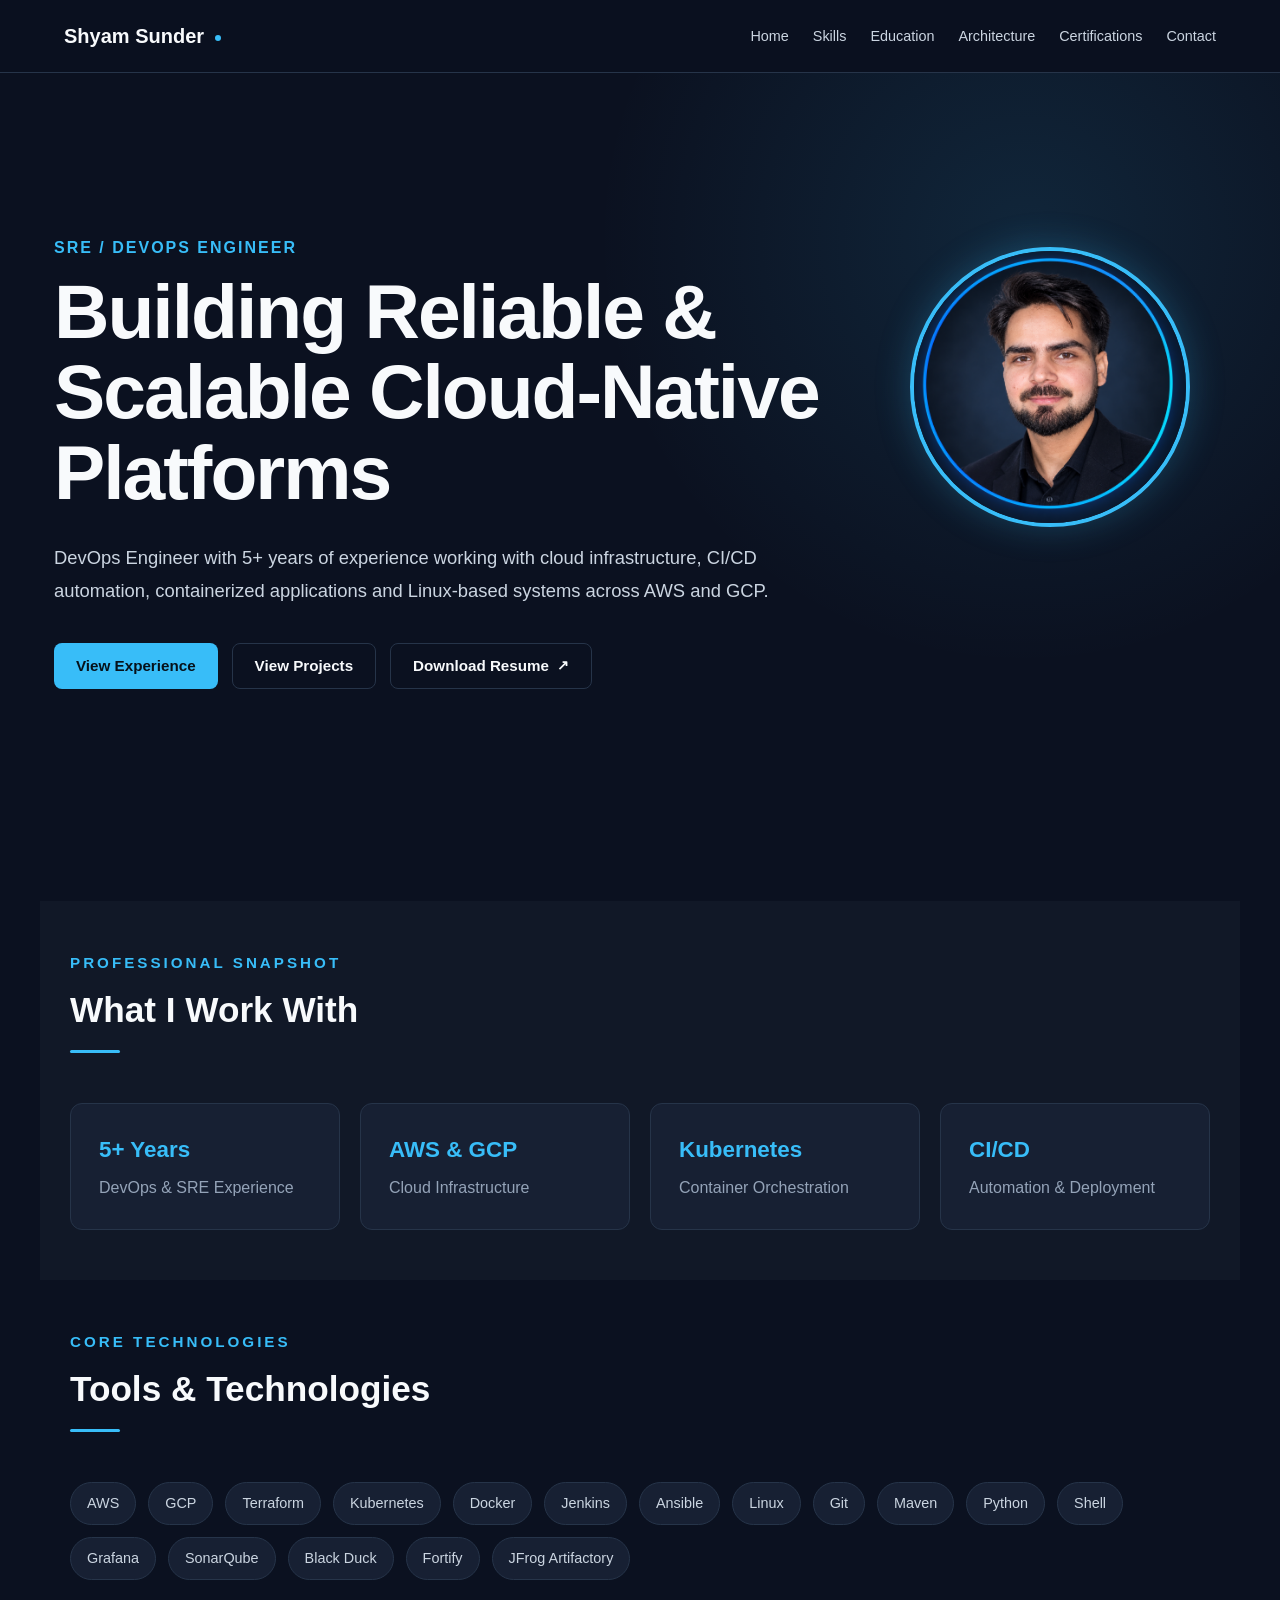
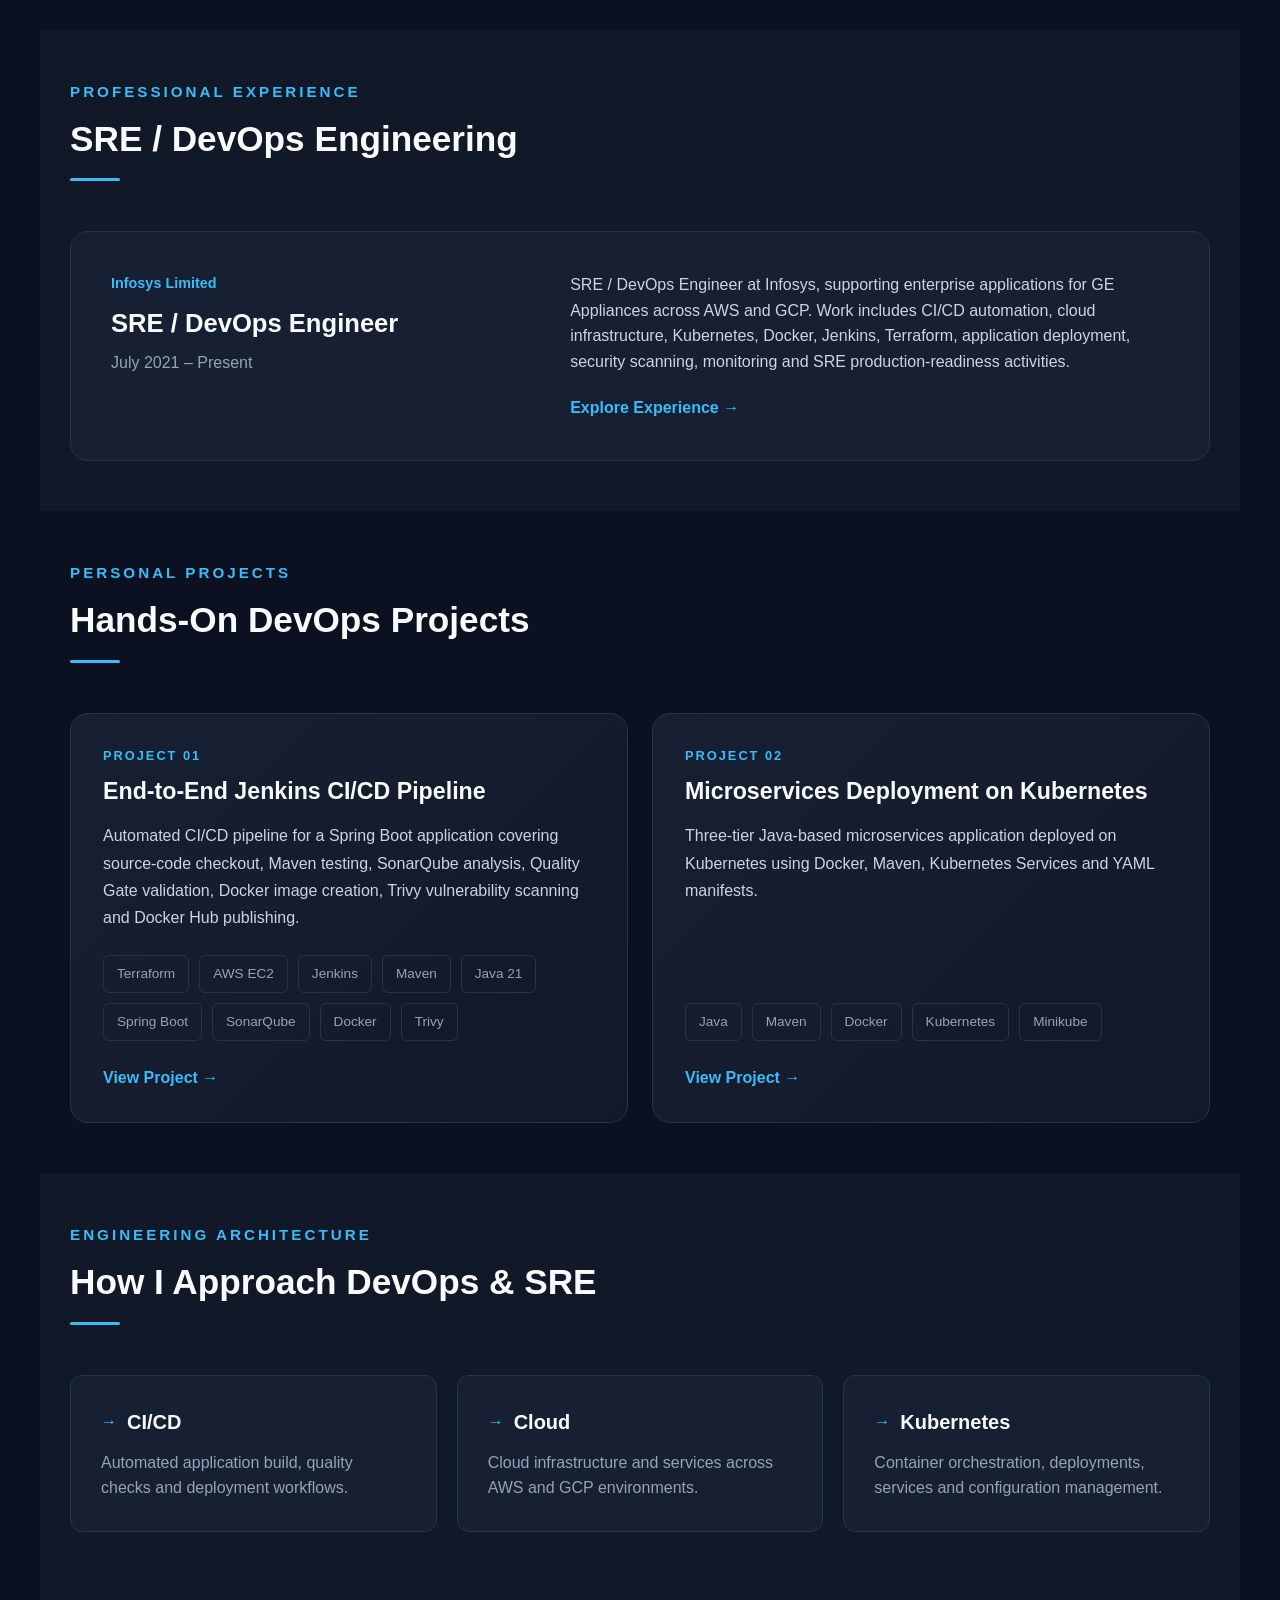
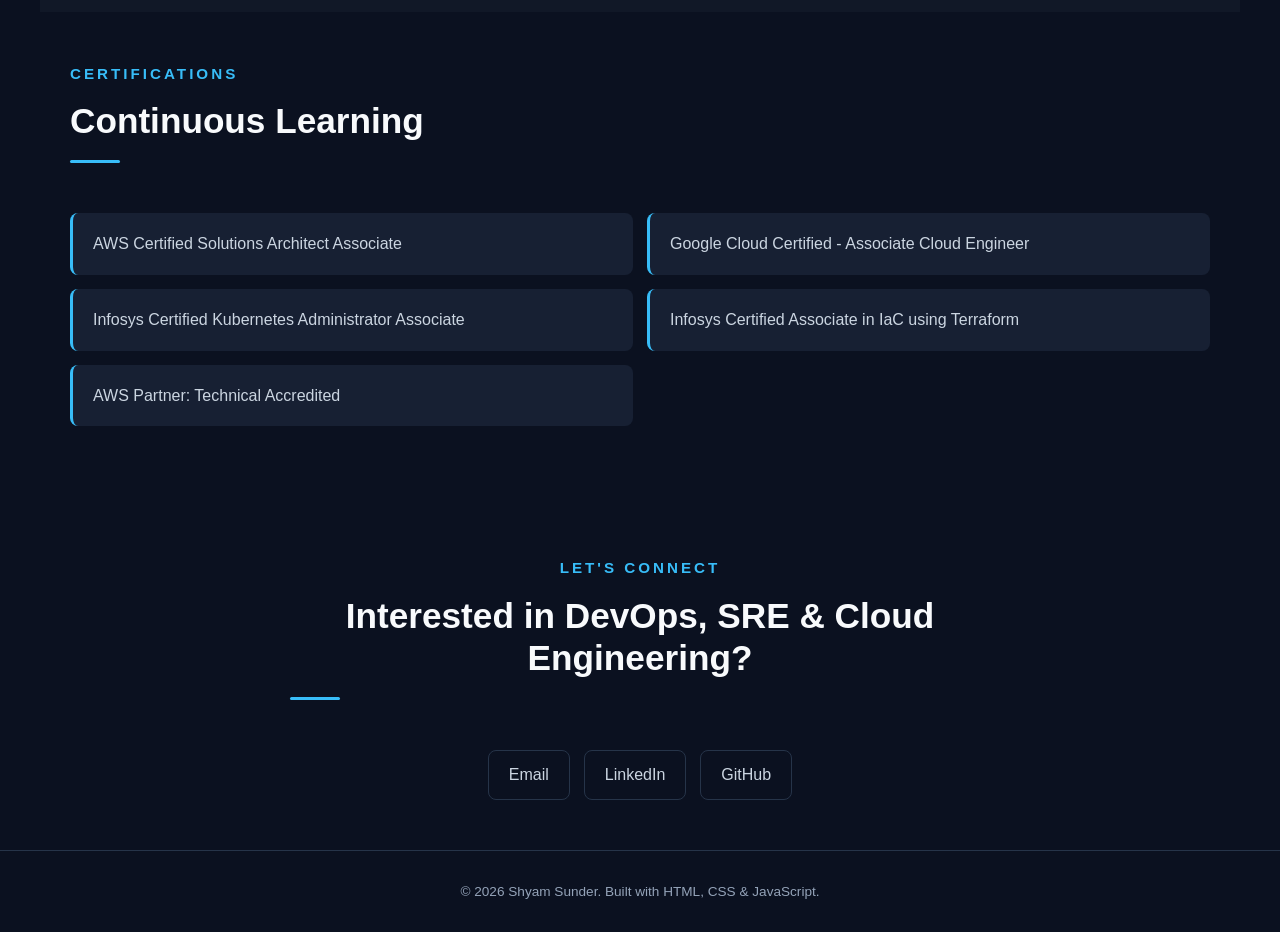
==== commit 4a5ee2f9: "Updated GCP in index" ====
--- a/index.html
+++ b/index.html
@@ -77,7 +77,7 @@
 
         <div class="hero-actions">
 
-            <a href="experience/" class="btn btn-primary">
+            <a href="#experience" class="btn btn-primary">
                 View Experience
             </a>
 
@@ -233,7 +233,7 @@
                         production-readiness activities.
                     </p>
 
-                    <a href="experience/index.html">
+                    <a href="experience/infosys/index.html">
                         Explore Experience →
                     </a>
 
@@ -426,7 +426,7 @@
                 </a>
 
                 <a href="certifications/GCP.html" class="certification-card">
-                <p>Google Cloud Certified Associate Engineer</p>
+                <p>Google Cloud Certified - Associate Cloud Engineer</p>
                 </a>
 
                 <a href="certifications/KAA.html" class="certification-card">
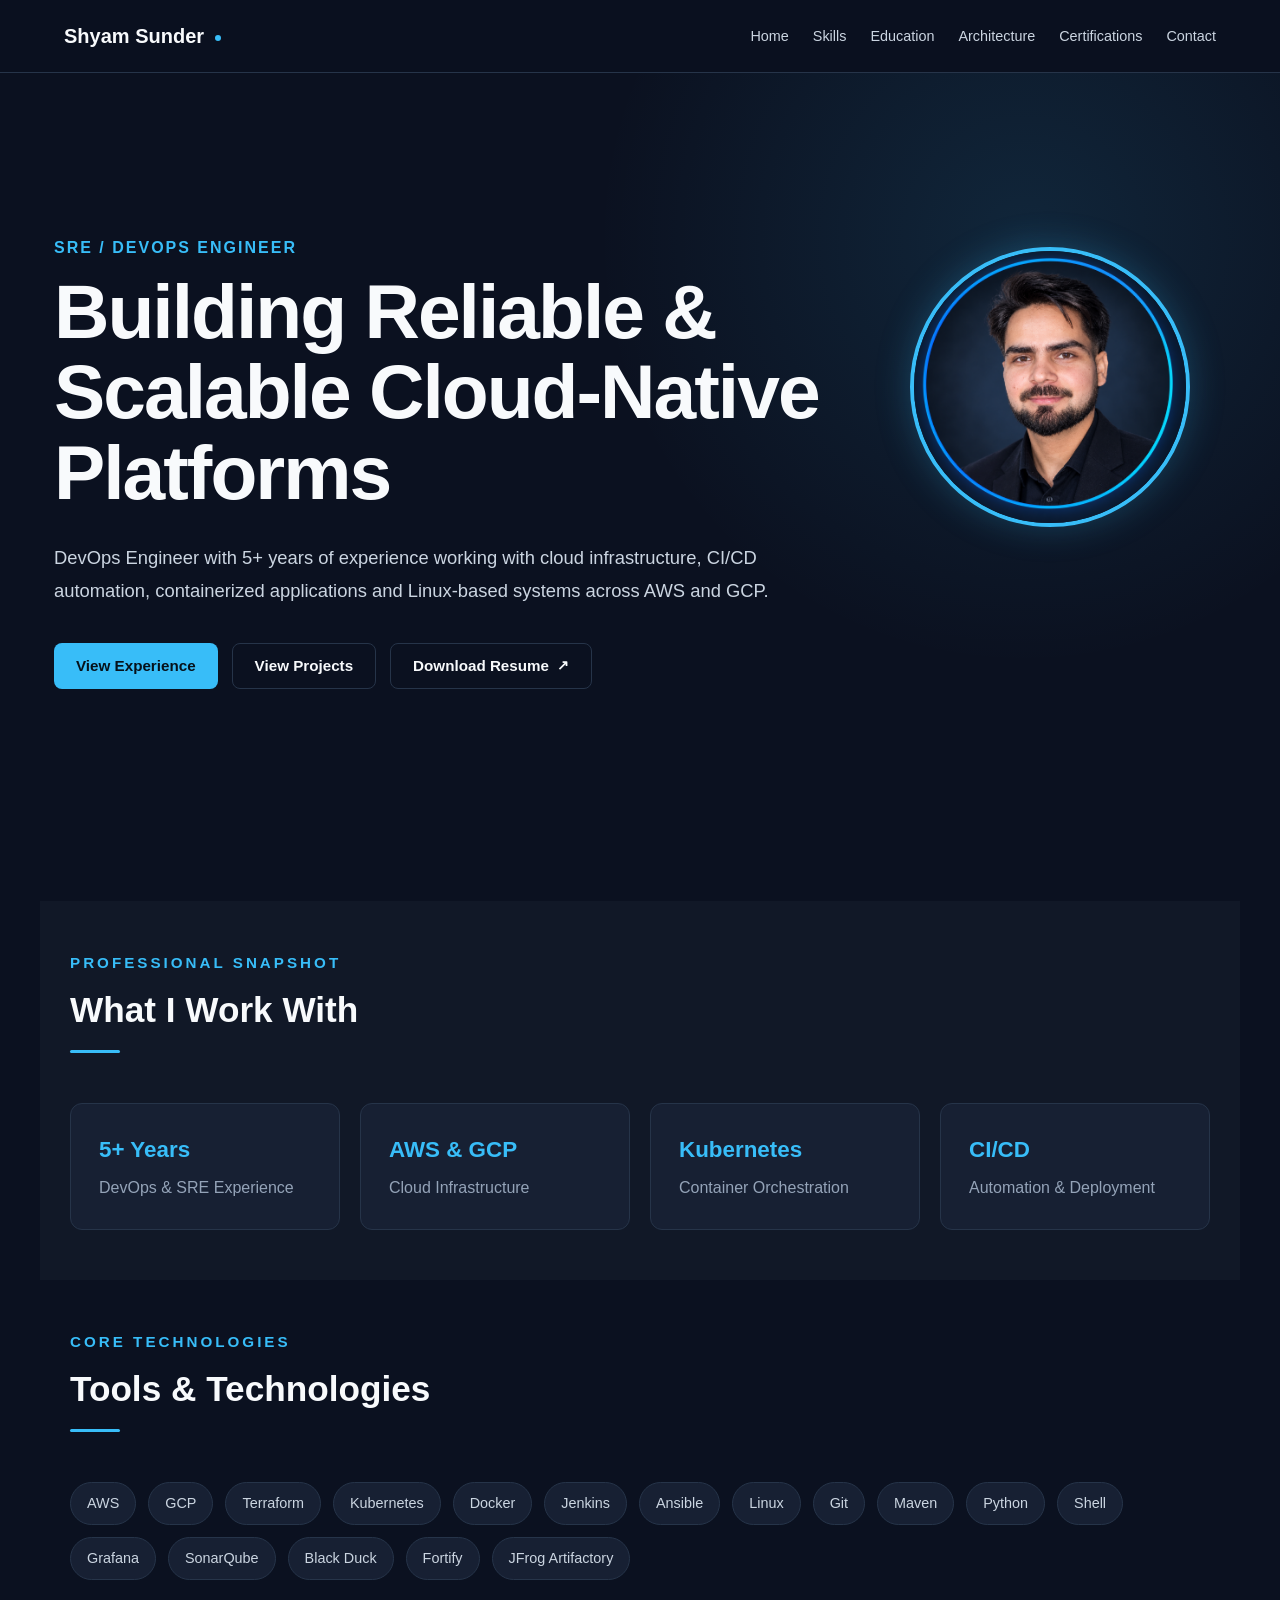
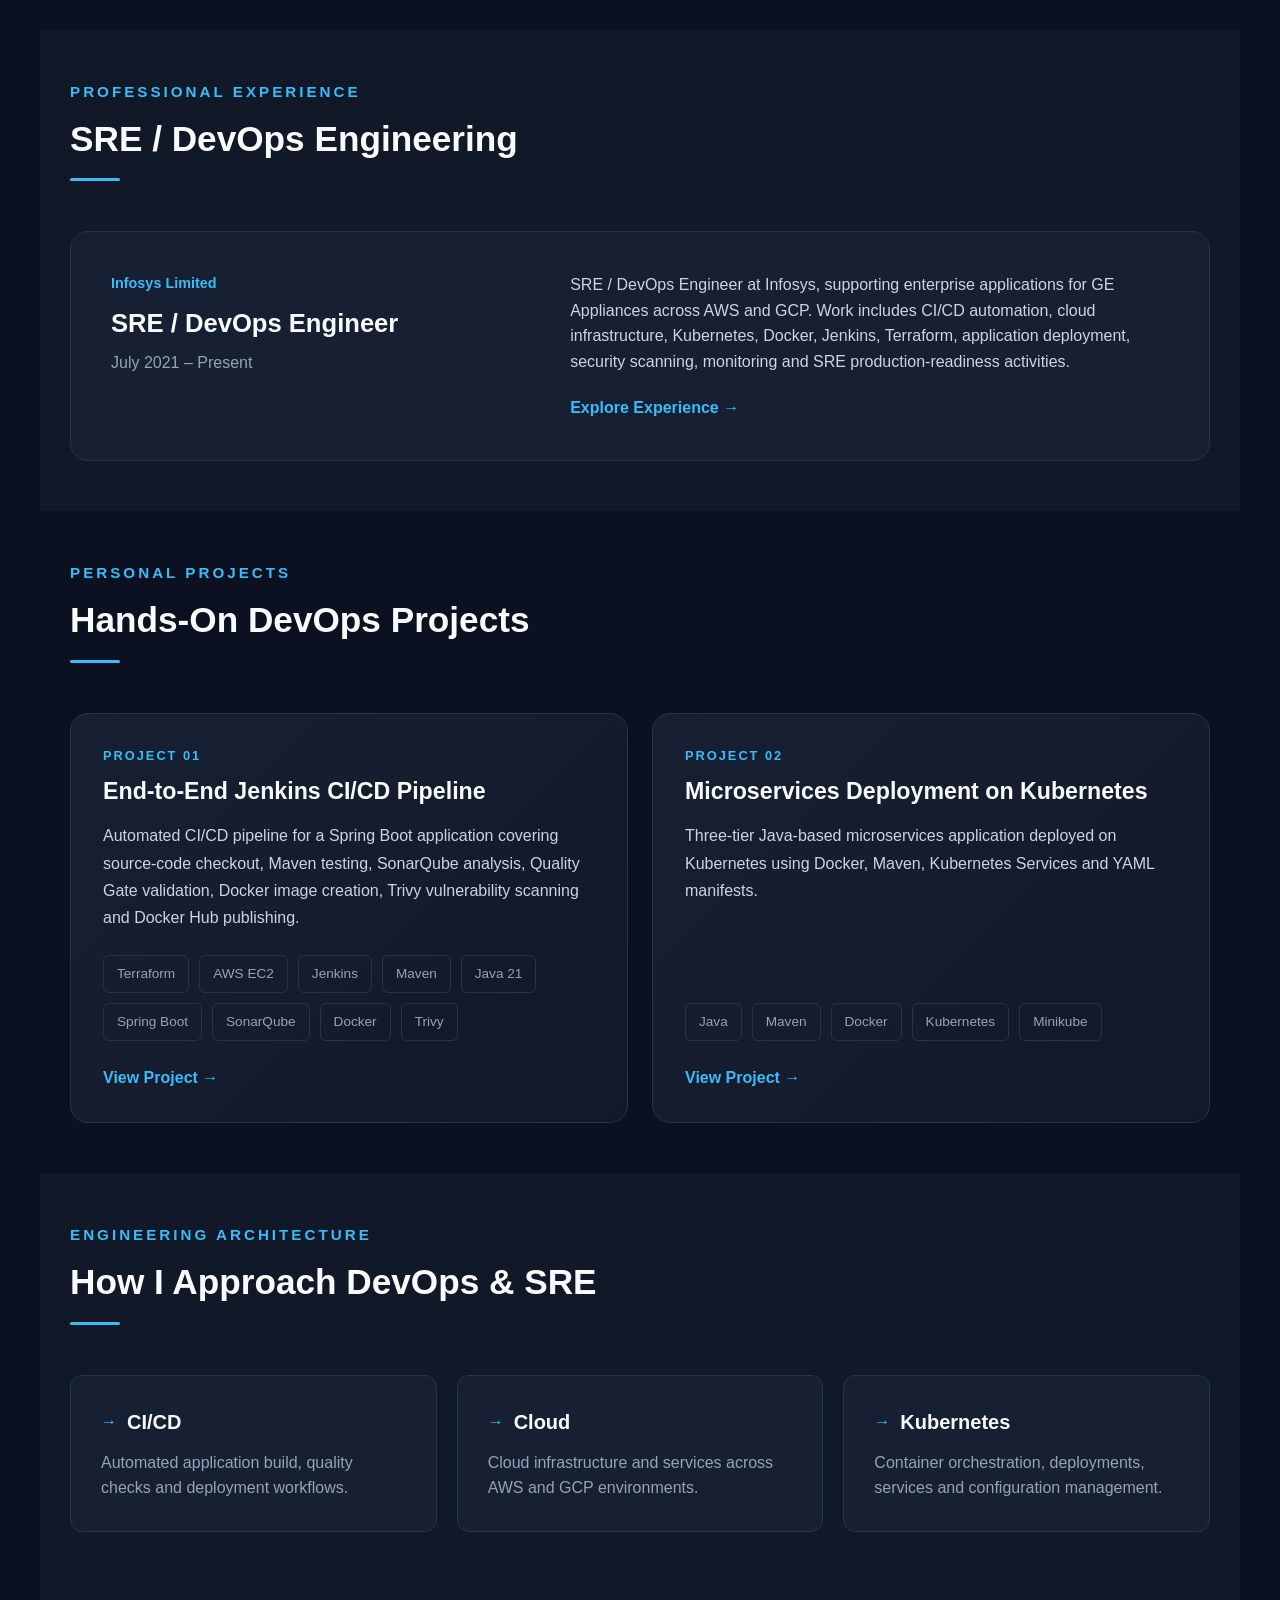
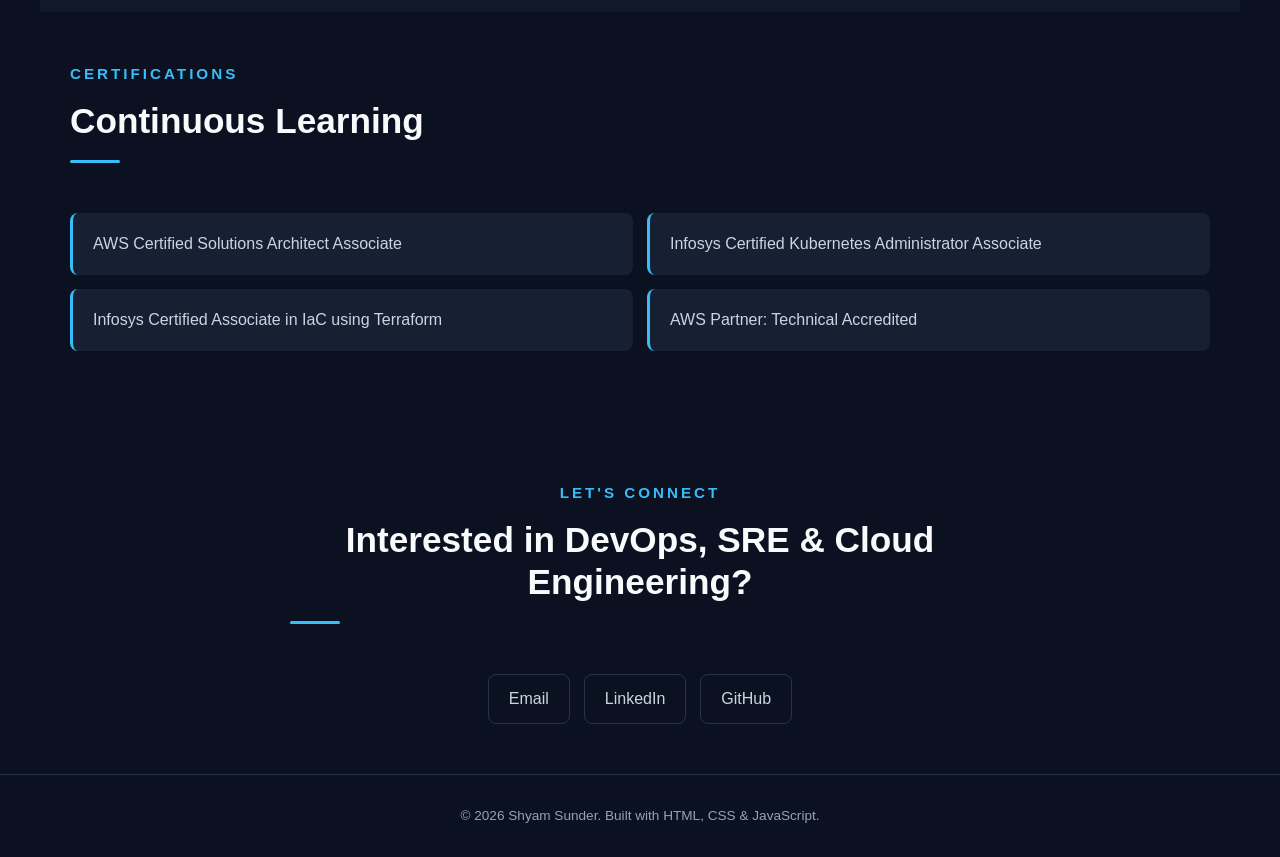
==== commit 5f48730a: "Sterio" ====
--- a/index.html
+++ b/index.html
@@ -85,7 +85,7 @@
                 View Projects
             </a>
 
-            <a href="resume/Shyam-Sunder-Resume.pdf"
+            <a href="resume/index.html"
                class="btn btn-secondary"
                target="_blank">
                 Download Resume
@@ -425,9 +425,9 @@
                 <p>AWS Certified Solutions Architect Associate</p>
                 </a>
 
-                <a href="certifications/GCP.html" class="certification-card">
+                <!-- <a href="certifications/GCP.html" class="certification-card">
                 <p>Google Cloud Certified - Associate Cloud Engineer</p>
-                </a>
+                </a> -->
 
                 <a href="certifications/KAA.html" class="certification-card">
                 <p>Infosys Certified Kubernetes Administrator Associate</p>
--- a/assets/css/main.css
+++ b/assets/css/main.css
@@ -1171,13 +1171,13 @@
 
 .project-page {
     max-width: var(--max-width);
-    margin: 0 auto;
-    padding: 80px 30px;
+    margin: 0 auto 0;
+    padding: 0px 30px;
 }
 
 .project-hero {
     max-width: 900px;
-    margin: 0 auto 80px;
+    margin: 0 auto 0;
     text-align: center;
 }
 
@@ -1197,7 +1197,7 @@
 }
 
 .project-section {
-    margin-bottom: 90px;
+    margin-bottom: 0px;
 }
 
 .project-content {
@@ -1504,6 +1504,7 @@
 
     .project-section {
         margin-bottom: 65px;
+        
     }
 
     .pipeline-flow {
--- a/assets/css/responsive.css
+++ b/assets/css/responsive.css
@@ -59,13 +59,31 @@
 
 
 /* =========================================================
-   2. Mobile Navigation
+   2. Mobile
    ========================================================= */
 
 @media (max-width: 768px) {
+
+    /* -----------------------------------------------------
+       Prevent horizontal overflow
+       ----------------------------------------------------- */
+
+    html,
+    body {
+        width: 100%;
+        max-width: 100%;
+        overflow-x: hidden;
+    }
+
+
+    /* -----------------------------------------------------
+       Navigation
+       ----------------------------------------------------- */
 
     .navbar {
         position: relative;
+        min-height: 64px;
+        padding: 0 18px;
     }
 
     .nav-toggle {
@@ -77,7 +95,7 @@
 
         position: absolute;
 
-        top: 72px;
+        top: 64px;
         left: 0;
         right: 0;
 
@@ -86,7 +104,7 @@
 
         gap: 0;
 
-        padding: 10px 24px 20px;
+        padding: 10px 18px 20px;
 
         background: var(--bg-secondary);
 
@@ -107,6 +125,8 @@
         width: 100%;
 
         padding: 12px 0;
+
+        font-size: 0.9rem;
     }
 
     .nav-menu a::after {
@@ -114,42 +134,14 @@
     }
 
 
-    /* Hero */
-
-    .hero {
-        min-height: auto;
-
-        padding-top: 100px;
-        padding-bottom: 100px;
-    }
-
-    .hero h1 {
-        font-size: clamp(2.4rem, 11vw, 3.5rem);
-
-        letter-spacing: -1.5px;
-    }
-
-    .hero-description {
-        font-size: 1rem;
-    }
-
-    .hero-actions {
-        flex-direction: column;
-
-        align-items: stretch;
-
-        max-width: 350px;
-    }
-
-    .hero-actions .btn {
-        width: 100%;
-    }
-
-
-    /* Sections */
+    /* -----------------------------------------------------
+       General Sections
+       ----------------------------------------------------- */
 
     section {
-        padding: 75px 20px;
+        width: 100%;
+        max-width: 100%;
+        padding: 60px 20px;
     }
 
     .section-heading {
@@ -161,22 +153,121 @@
     }
 
 
-    /* Snapshot */
+    /* -----------------------------------------------------
+       Hero
+       ----------------------------------------------------- */
+
+    .hero {
+        width: 100%;
+        max-width: 100%;
+
+        min-height: auto;
+
+        display: flex;
+        flex-direction: column;
+
+        align-items: center;
+        justify-content: center;
+
+        padding: 60px 20px 70px;
+
+        text-align: center;
+    }
+
+    .hero-content {
+        width: 100%;
+        max-width: 100%;
+
+        margin: 0;
+        padding: 0;
+    }
+
+    .hero-label {
+        font-size: 0.85rem;
+    }
+
+    .hero h1 {
+        width: 100%;
+        max-width: 100%;
+
+        font-size: clamp(2.2rem, 10vw, 3.2rem);
+
+        line-height: 1.1;
+        letter-spacing: -1px;
+
+        margin-bottom: 22px;
+    }
+
+    .hero-description {
+        width: 100%;
+        max-width: 100%;
+
+        font-size: 1rem;
+        line-height: 1.7;
+
+        margin-bottom: 30px;
+    }
+
+    .hero-actions {
+        width: 100%;
+        max-width: 350px;
+
+        display: flex;
+        flex-direction: column;
+
+        align-items: stretch;
+
+        gap: 12px;
+
+        margin: 0 auto;
+    }
+
+    .hero-actions .btn {
+        width: 100%;
+    }
+
+
+    /* -----------------------------------------------------
+       Hero Profile
+       ----------------------------------------------------- */
+
+    .hero-profile {
+        width: 100%;
+
+        flex: none;
+
+        display: flex;
+        justify-content: center;
+        align-items: center;
+
+        margin-top: 45px;
+    }
+
+    .hero-profile img {
+        width: 210px;
+        height: 210px;
+
+        max-width: 210px;
+    }
+
+
+    /* -----------------------------------------------------
+       Snapshot
+       ----------------------------------------------------- */
 
     .snapshot-grid {
         grid-template-columns: 1fr;
-    }
-
-
-    /* Experience */
-
-    .experience-preview,
-    .project-preview {
-        padding: 28px;
-    }
-
-
-    /* Technology */
+        gap: 16px;
+    }
+
+    .snapshot-card {
+        padding: 24px;
+    }
+
+
+    /* -----------------------------------------------------
+       Technologies
+       ----------------------------------------------------- */
 
     .technology-list {
         gap: 8px;
@@ -184,26 +275,59 @@
 
     .technology-list span {
         padding: 8px 13px;
-
         font-size: 0.82rem;
     }
 
 
-    /* Architecture */
+    /* -----------------------------------------------------
+       Experience
+       ----------------------------------------------------- */
+
+    .experience-preview {
+        grid-template-columns: 1fr;
+
+        gap: 25px;
+
+        padding: 25px;
+    }
+
+
+    /* -----------------------------------------------------
+       Personal Projects
+       ----------------------------------------------------- */
+
+    .project-grid {
+        grid-template-columns: 1fr;
+    }
+
+    .project-preview {
+        padding: 25px;
+    }
+
+
+    /* -----------------------------------------------------
+       Architecture
+       ----------------------------------------------------- */
 
     .architecture-grid {
         grid-template-columns: 1fr;
-    }
-
-
-    /* Certifications */
+        gap: 16px;
+    }
+
+
+    /* -----------------------------------------------------
+       Certifications
+       ----------------------------------------------------- */
 
     .certification-list {
         grid-template-columns: 1fr;
-    }
-
-
-    /* Contact */
+        gap: 12px;
+    }
+
+
+    /* -----------------------------------------------------
+       Contact
+       ----------------------------------------------------- */
 
     .contact-links {
         flex-direction: column;
@@ -216,6 +340,7 @@
     }
 
     .contact-links a {
+        width: 100%;
         text-align: center;
     }
 }
@@ -229,7 +354,6 @@
 
     .navbar {
         min-height: 64px;
-
         padding: 0 18px;
     }
 
@@ -244,29 +368,37 @@
     /* Hero */
 
     .hero {
-        padding-top: 80px;
-        padding-bottom: 80px;
-    }
-
-    .hero-content {
-        padding: 0 20px;
+        padding: 55px 18px 65px;
     }
 
     .hero-label {
         font-size: 0.78rem;
+        letter-spacing: 1.5px;
     }
 
     .hero h1 {
         font-size: 2.35rem;
-
         letter-spacing: -1px;
     }
 
+    .hero-description {
+        font-size: 0.95rem;
+    }
+
+    .hero-profile {
+        margin-top: 40px;
+    }
+
+    .hero-profile img {
+        width: 190px;
+        height: 190px;
+    }
+
 
     /* Sections */
 
     section {
-        padding: 65px 18px;
+        padding: 55px 18px;
     }
 
     .section-heading h2 {
@@ -277,12 +409,12 @@
     /* Cards */
 
     .snapshot-card {
-        padding: 24px;
+        padding: 22px;
     }
 
     .experience-preview,
     .project-preview {
-        padding: 24px;
+        padding: 22px;
     }
 
 
@@ -291,4 +423,4 @@
     .site-footer {
         padding: 25px 18px;
     }
-}
+}
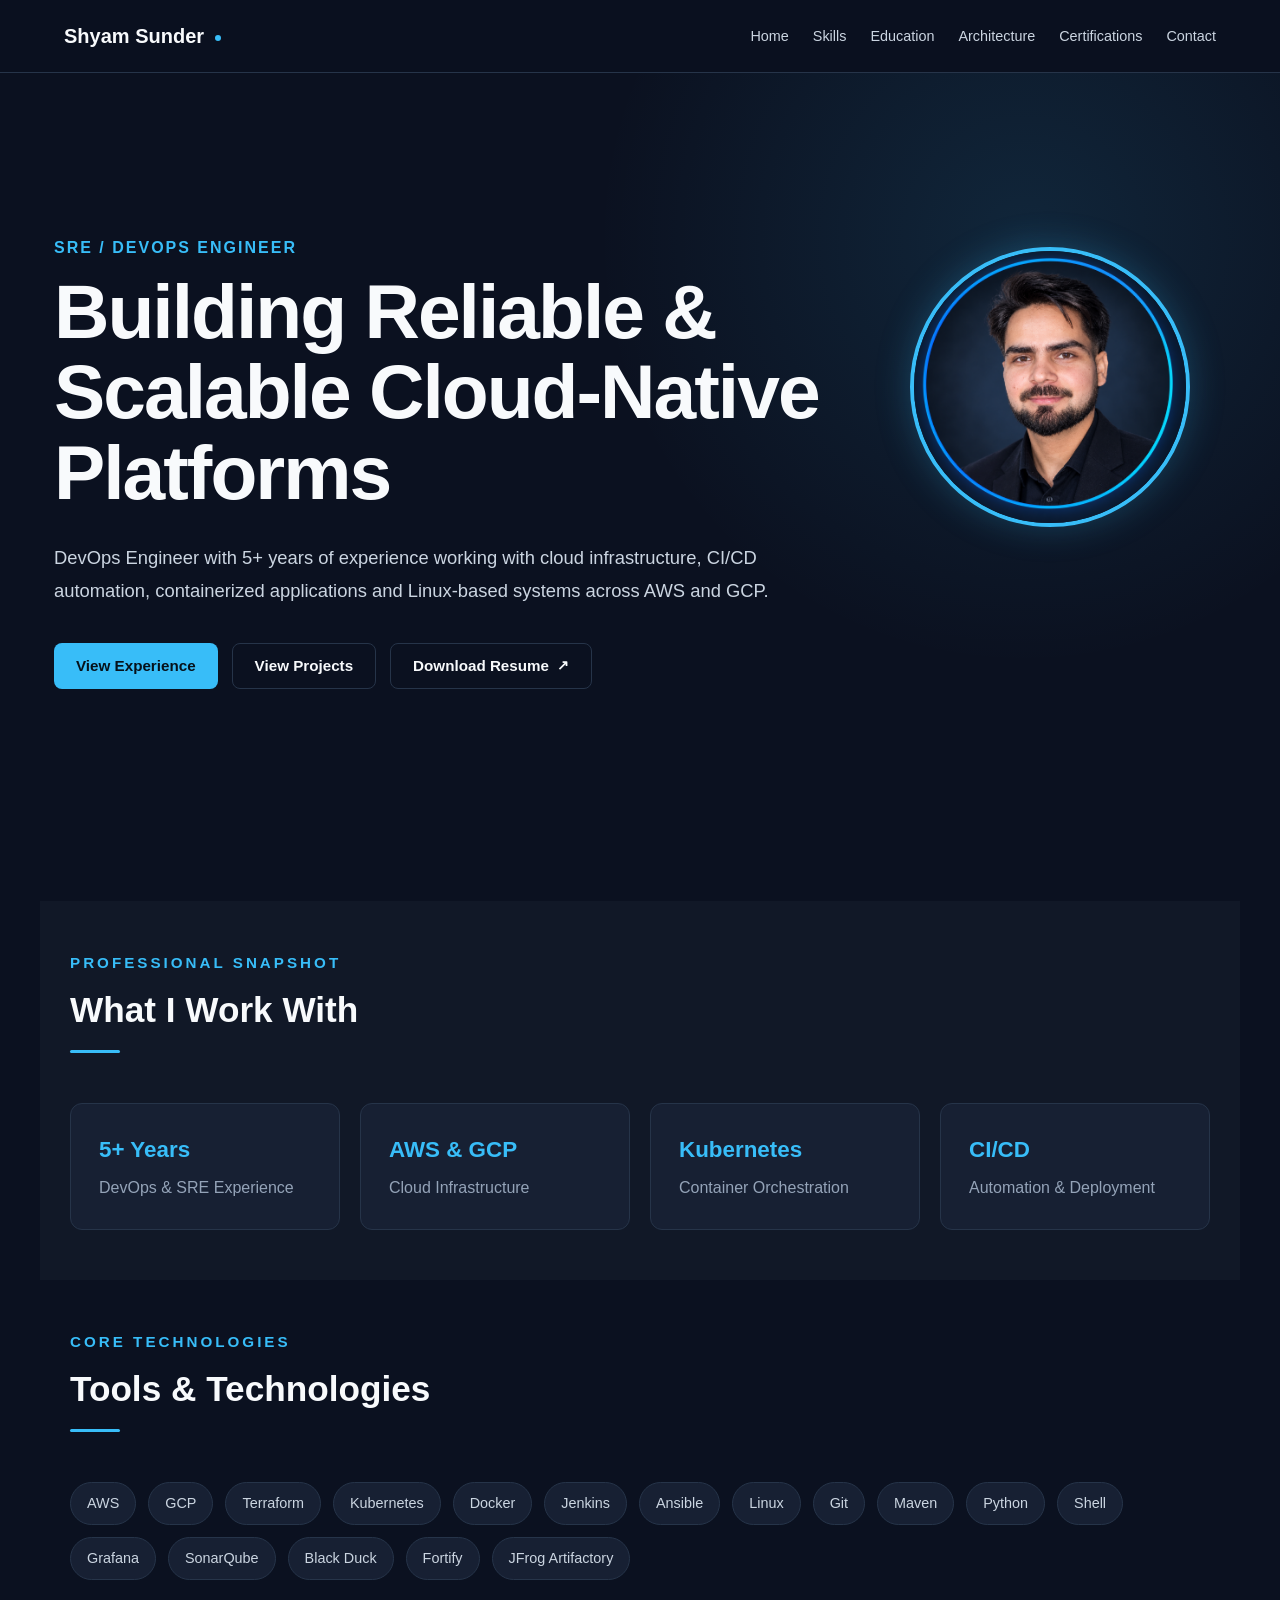
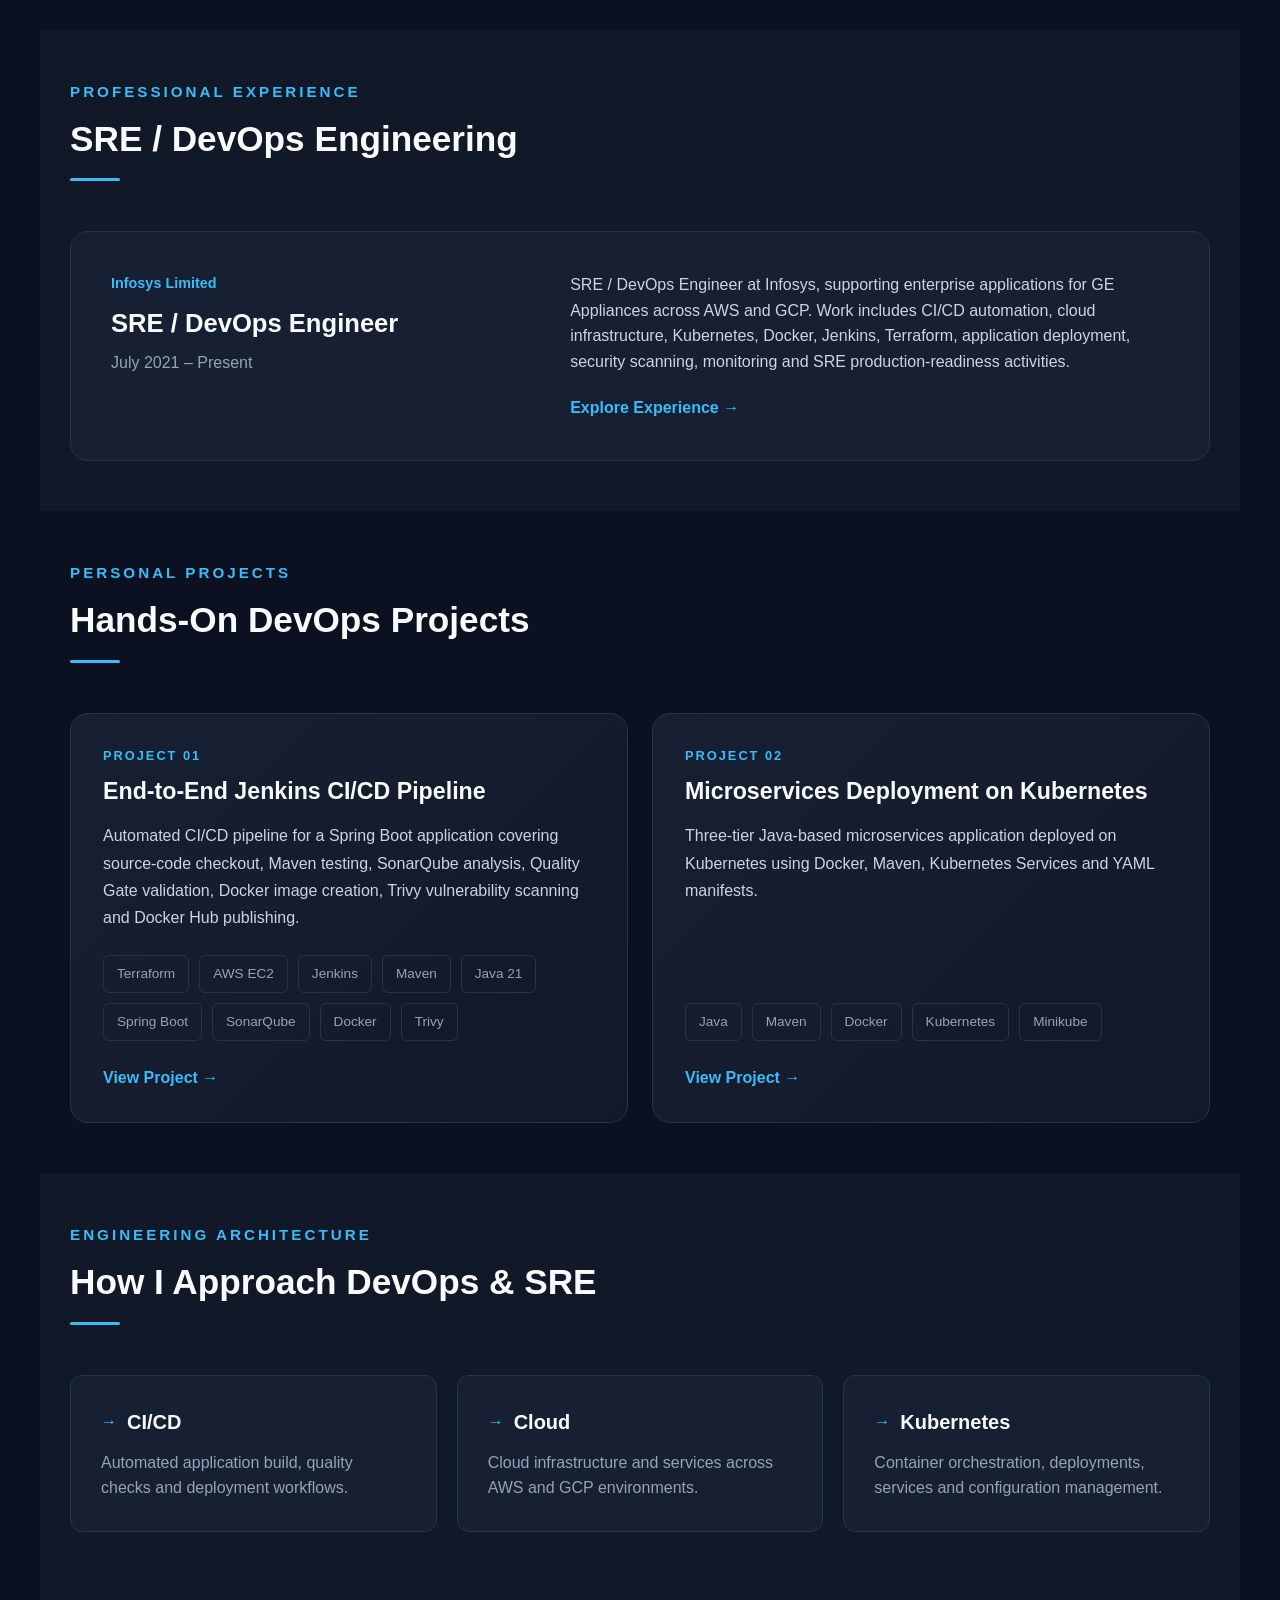
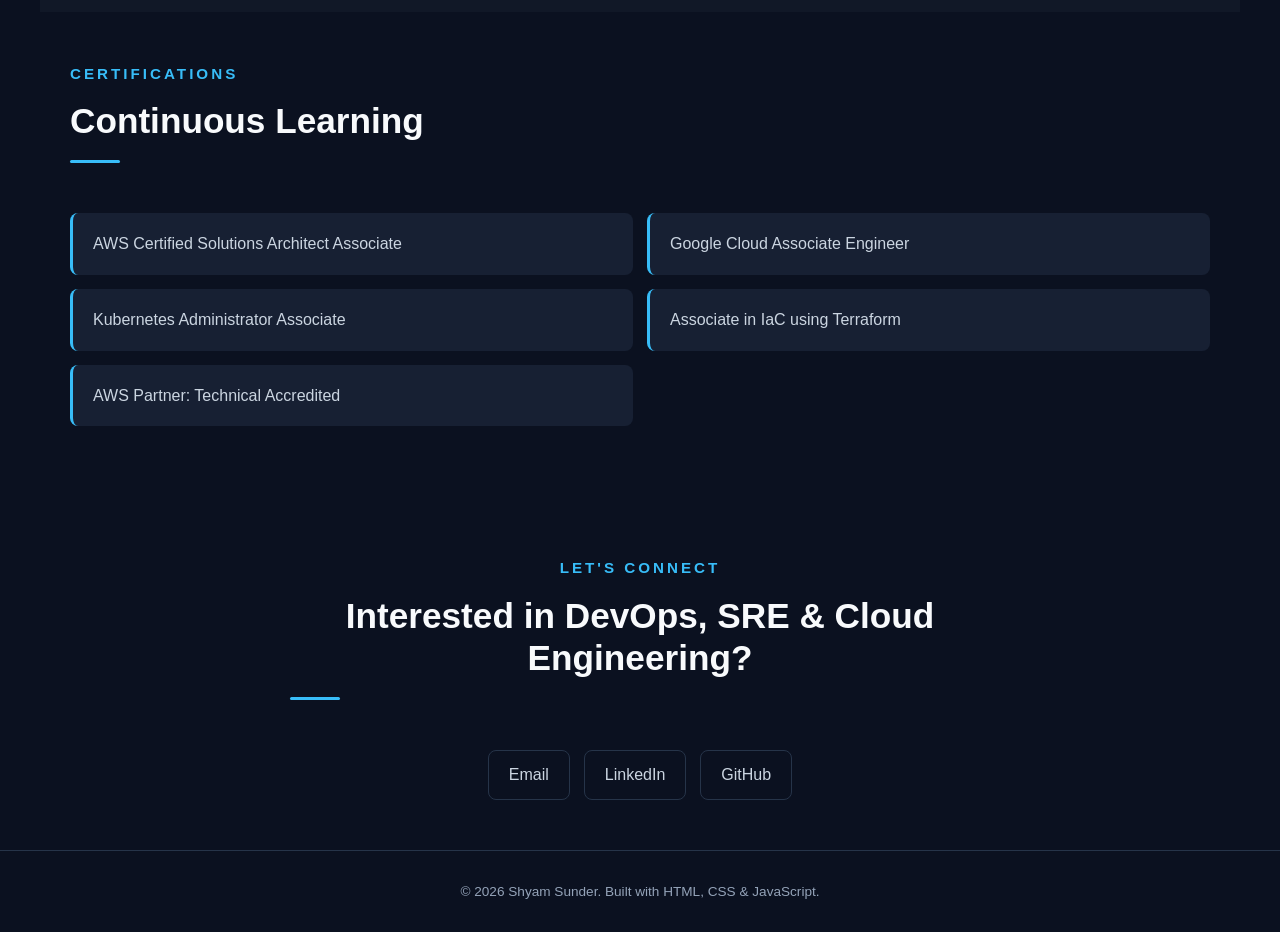
==== commit 506695fd: "Certificates and Resume added" ====
--- a/index.html
+++ b/index.html
@@ -425,16 +425,16 @@
                 <p>AWS Certified Solutions Architect Associate</p>
                 </a>
 
-                <!-- <a href="certifications/GCP.html" class="certification-card">
-                <p>Google Cloud Certified - Associate Cloud Engineer</p>
-                </a> -->
+                <a href="certifications/GCP.html" class="certification-card">
+                <p>Google Cloud Associate Engineer</p>
+                </a>
 
                 <a href="certifications/KAA.html" class="certification-card">
-                <p>Infosys Certified Kubernetes Administrator Associate</p>
+                <p>Kubernetes Administrator Associate</p>
                 </a>
 
                 <a href="certifications/Terraform.html" class="certification-card">
-                <p>Infosys Certified Associate in IaC using Terraform</p>
+                <p>Associate in IaC using Terraform</p>
                 </a>
 
                 <a href="certifications/AWSPartner.html" class="certification-card">
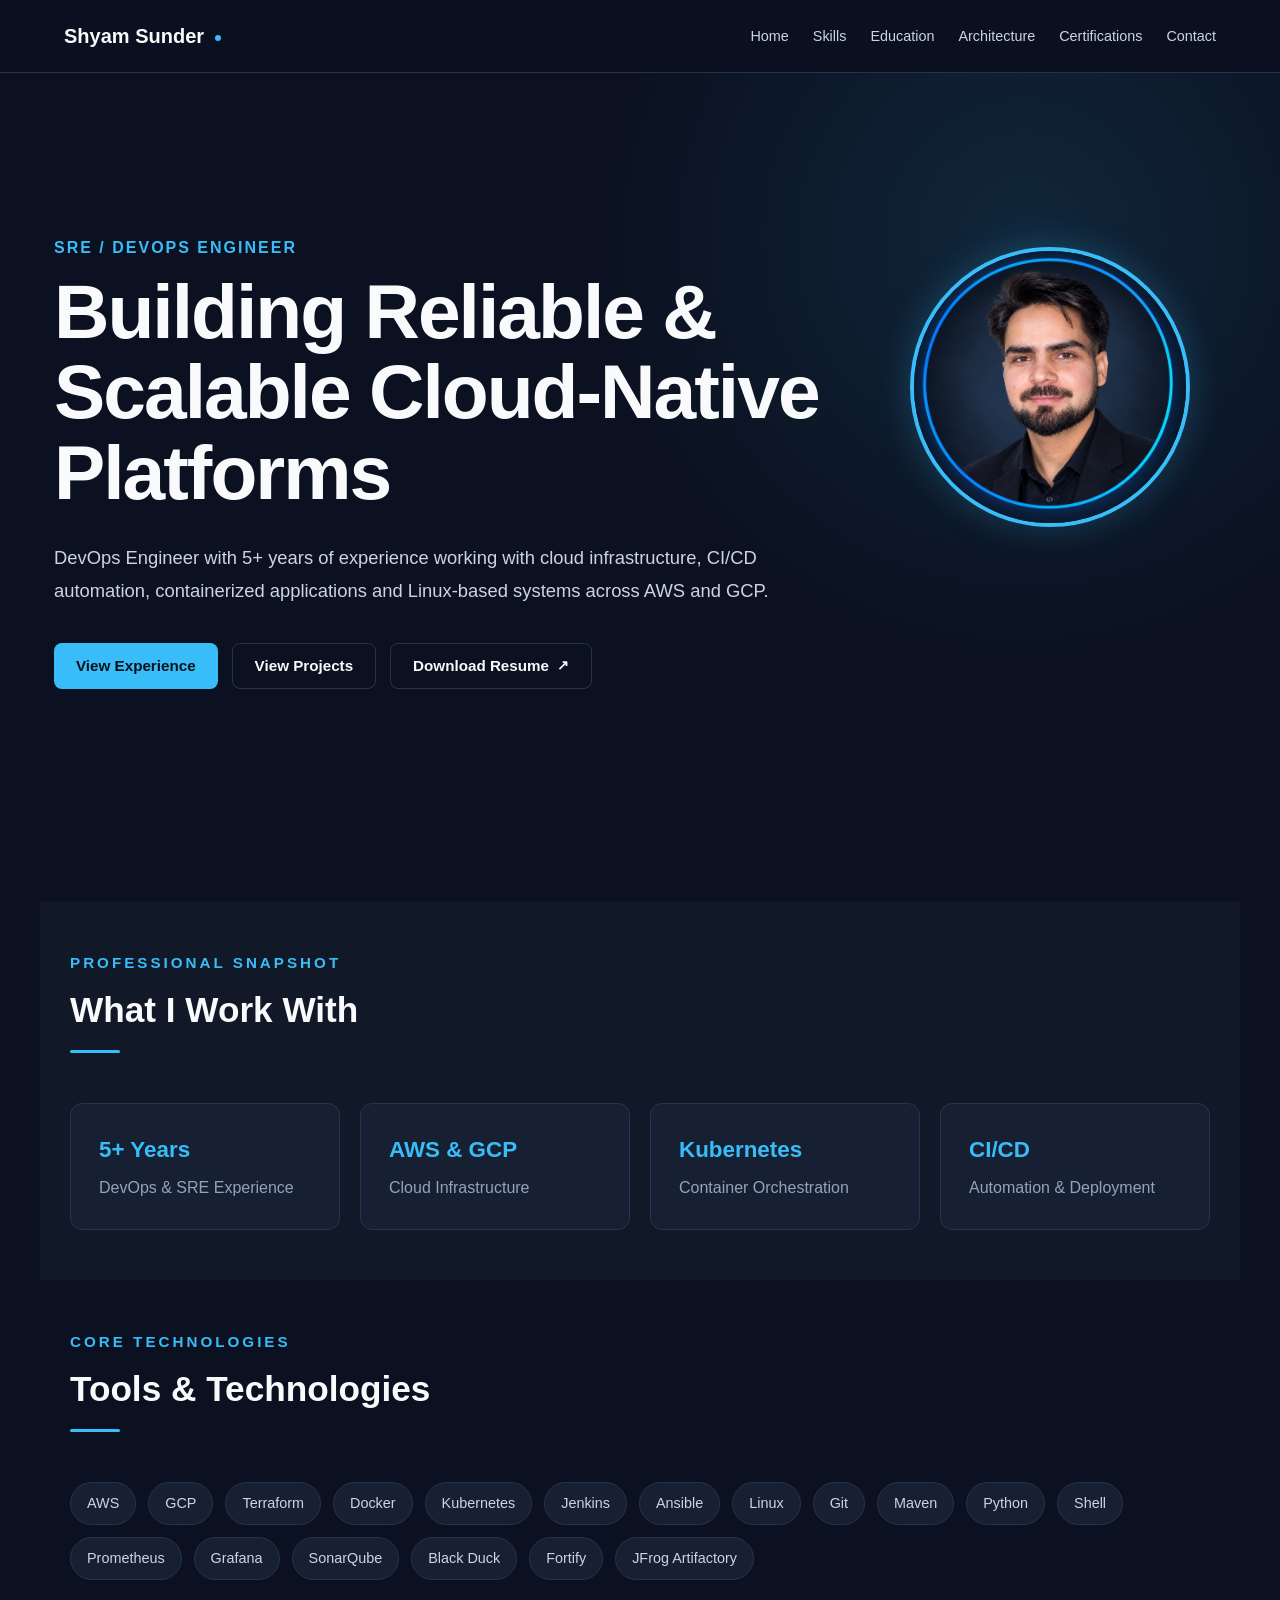
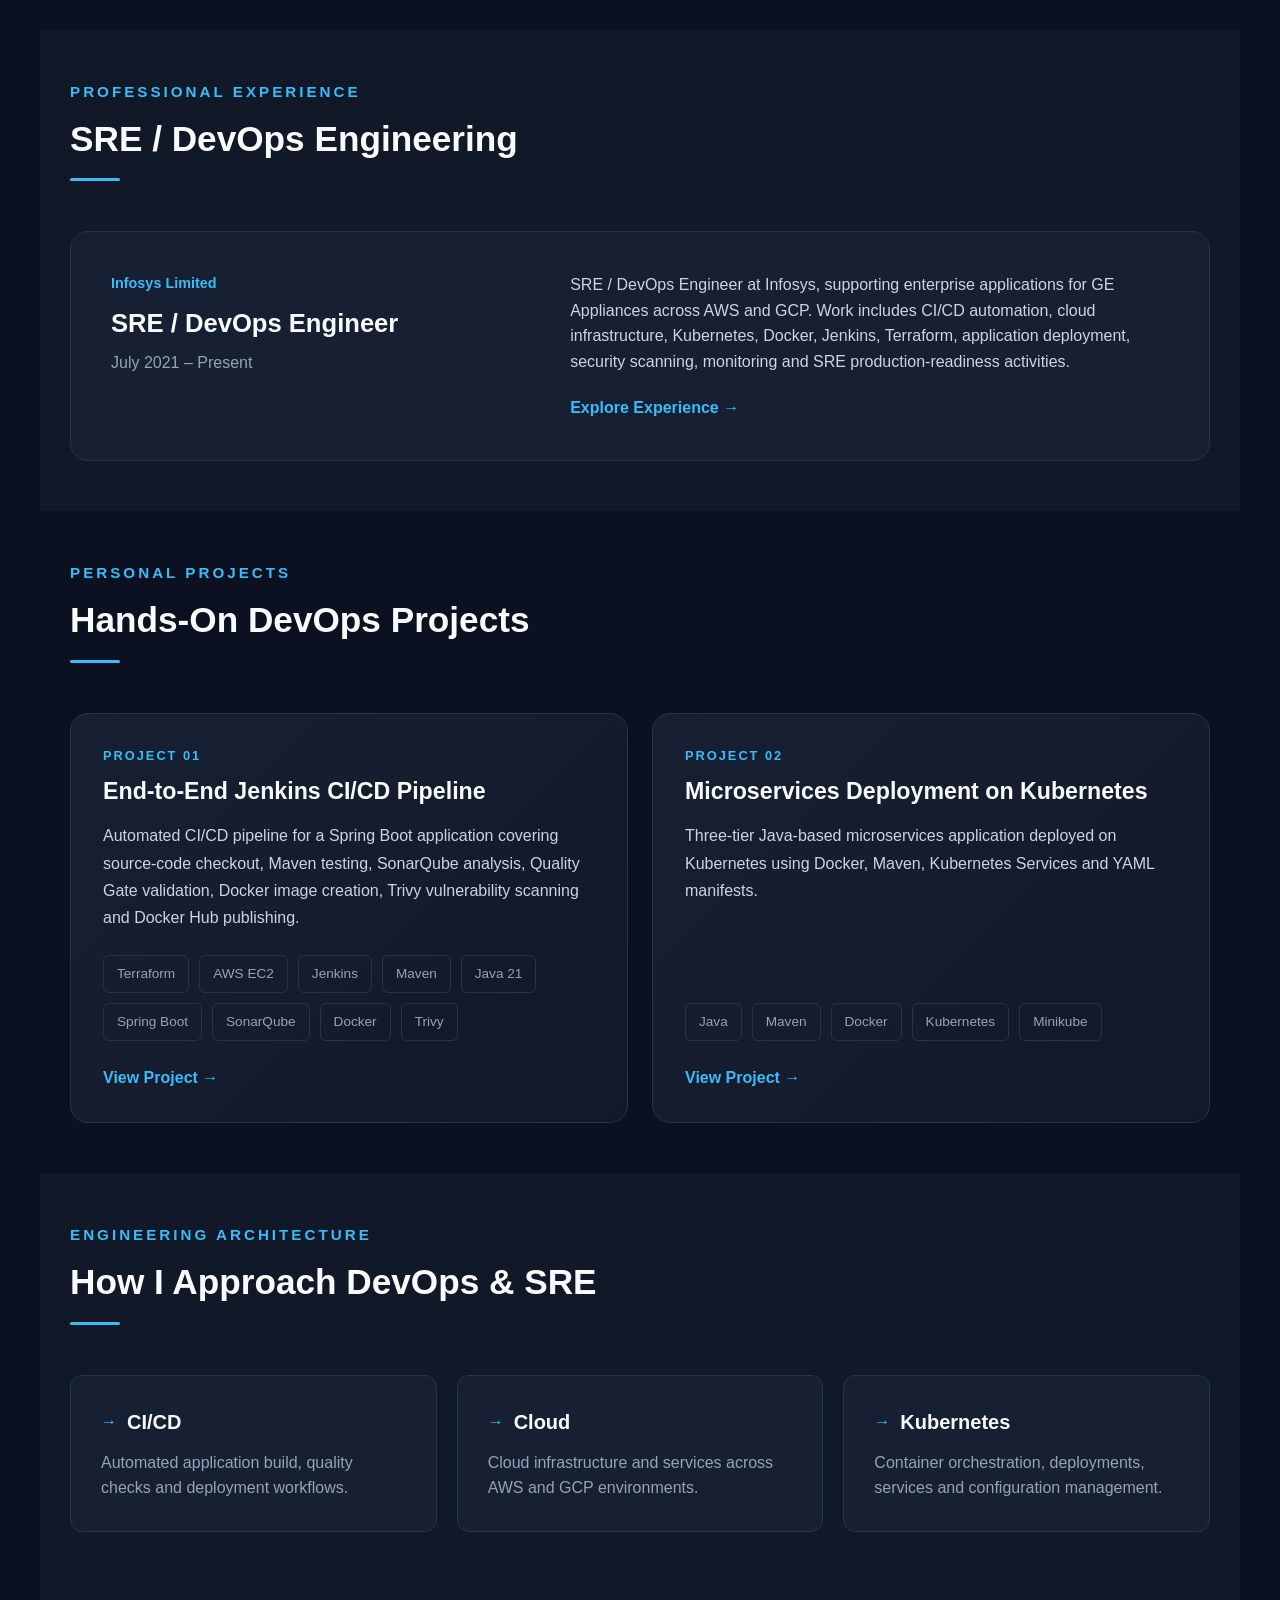
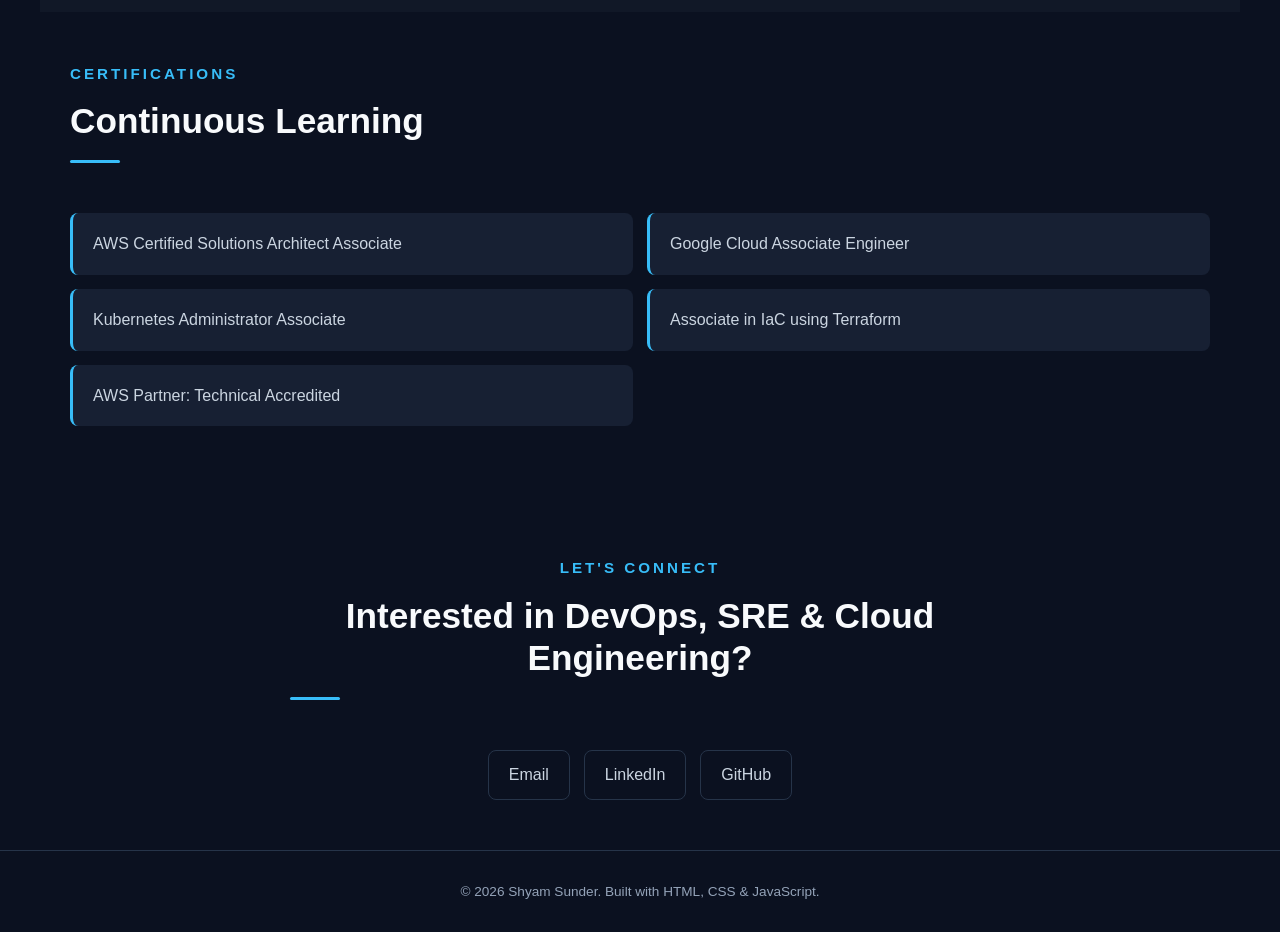
==== commit d4c91d63: "Tools arranged" ====
--- a/index.html
+++ b/index.html
@@ -1,6 +1,20 @@
 <!DOCTYPE html>
 <html lang="en">
 <head>
+    <!-- Google tag (gtag.js) -->
+    <script async src="https://www.googletagmanager.com/gtag/js?id=G-0ETBPYWTKP"></script>
+    <script>
+        window.dataLayer = window.dataLayer || [];
+
+        function gtag() {
+            dataLayer.push(arguments);
+        }
+
+        gtag('js', new Date());
+
+        gtag('config', 'G-0ETBPYWTKP');
+    </script>
+    
     <meta charset="UTF-8">
     <meta name="viewport" content="width=device-width, initial-scale=1.0">
 
@@ -169,8 +183,8 @@
                 <span>AWS</span>
                 <span>GCP</span>
                 <span>Terraform</span>
+                <span>Docker</span>
                 <span>Kubernetes</span>
-                <span>Docker</span>
                 <span>Jenkins</span>
                 <span>Ansible</span>
                 <span>Linux</span>
@@ -178,6 +192,7 @@
                 <span>Maven</span>
                 <span>Python</span>
                 <span>Shell</span>
+                <span>Prometheus</span>
                 <span>Grafana</span>
                 <span>SonarQube</span>
                 <span>Black Duck</span>
